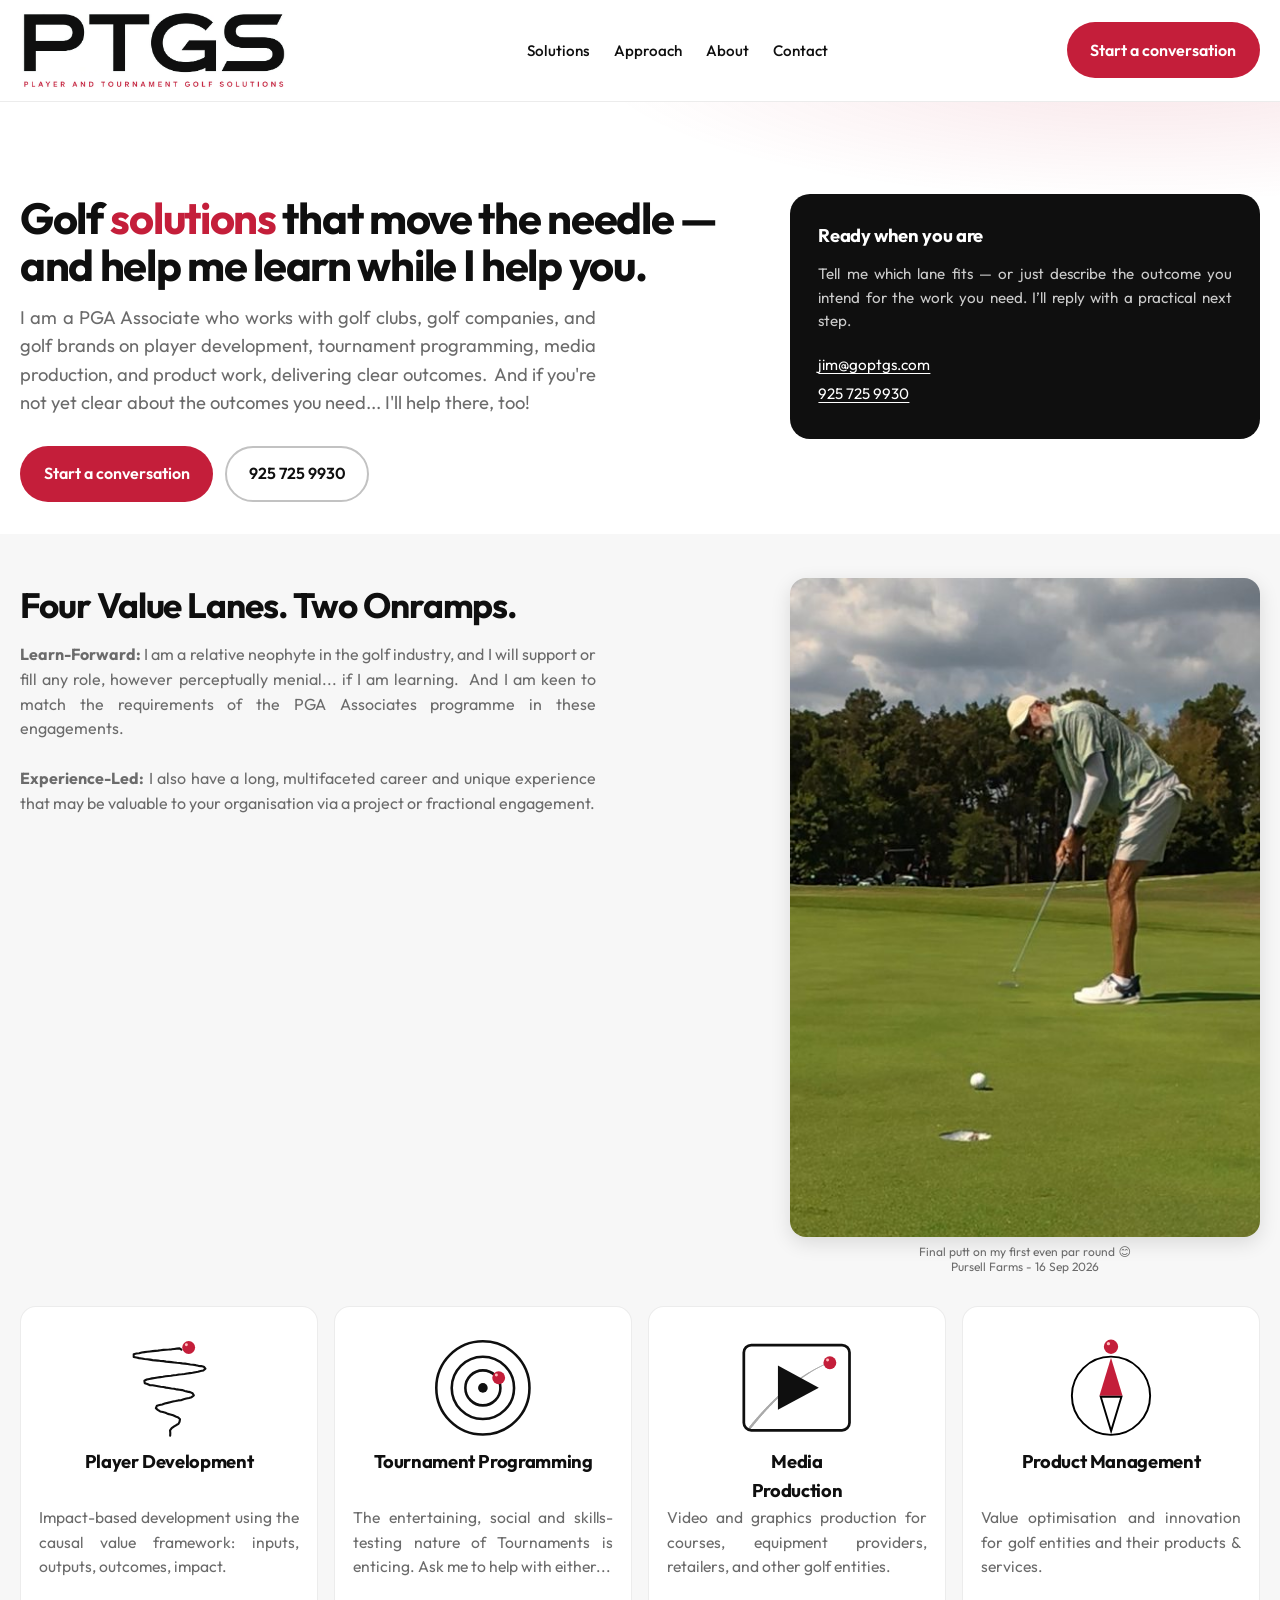
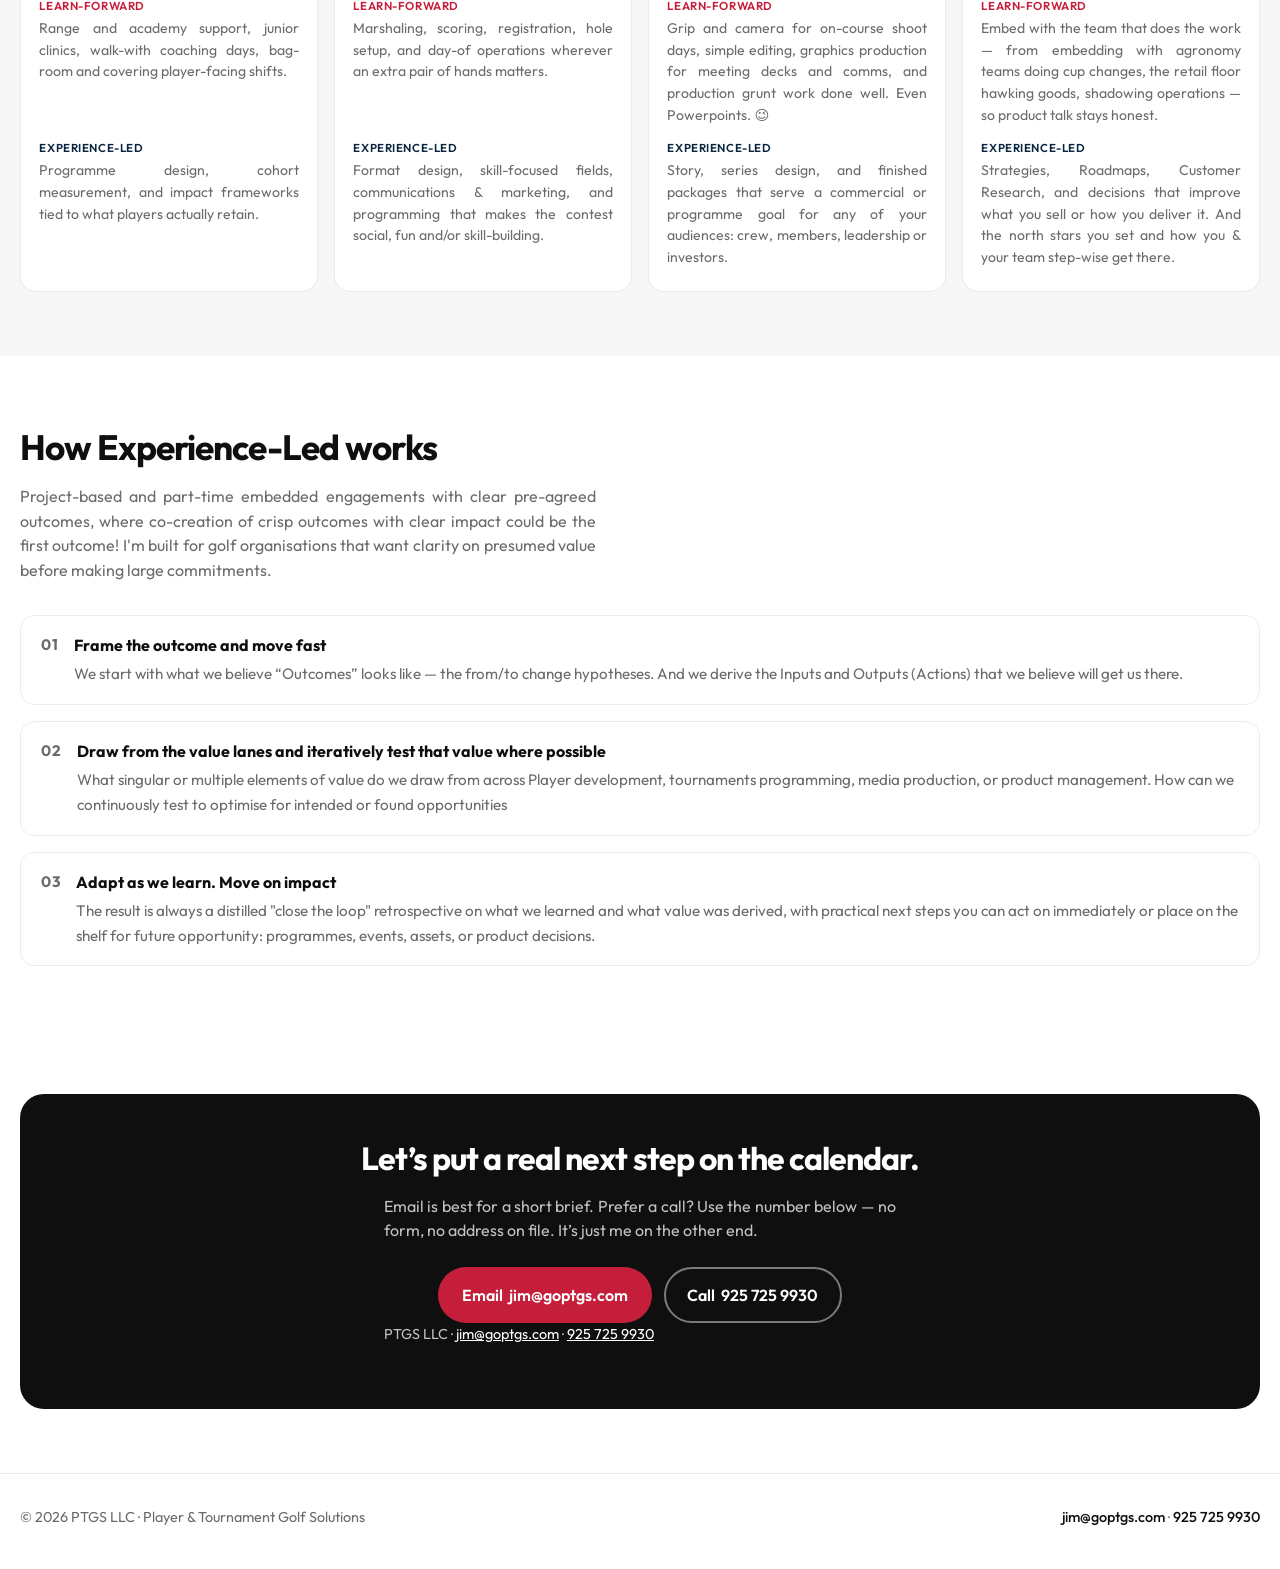
==== index.html @ 1fceebe0 "Tighter putt crop per Jim's markup, full aside width, two-line caption" ====
<!DOCTYPE html>
<html lang="en-GB">
<head>
  <meta charset="utf-8" />
  <meta name="viewport" content="width=device-width, initial-scale=1" />
  <title>PTGS — Player &amp; Tournament Golf Solutions</title>
  <meta name="description" content="PTGS LLC — player development, specialty tournaments, media production, and product management for golf organisations." />
  <!-- Draft branding — not locked -->
  <link rel="preconnect" href="https://fonts.googleapis.com" />
  <link rel="preconnect" href="https://fonts.gstatic.com" crossorigin />
  <link href="https://fonts.googleapis.com/css2?family=Outfit:wght@400;500;600;700&display=swap" rel="stylesheet" />
  <link rel="stylesheet" href="css/styles.css?v=26" />
</head>
<body data-page="home">
  <header class="site-header">
    <div class="container nav">
      <a aria-label="PTGS home" class="logo" href="/">
        <img src="assets/ptgs-wordmark-nav.png?v=10" alt="PTGS — Player &amp; Tournament Golf Solutions">
      </a>
      <button class="menu-btn" type="button" aria-expanded="false" aria-controls="nav-menu" id="menu-btn">Menu</button>
      <ul class="nav-links" id="nav-menu">
        <li><a href="#solutions">Solutions</a></li>
        <li><a href="#approach">Approach</a></li>
        <li><a href="/about">About</a></li>
        <li><a href="#contact">Contact</a></li>
      </ul>
      <a class="btn btn-primary nav-cta" data-mailto="" data-contact-open="" href="mailto:jim@goptgs.com?subject=PTGS%20enquiry">Start a conversation</a>
    </div>
  </header>

  <main id="top">
    <section class="hero" data-editable="source" data-path="/index.html" data-key="home-1">
      <div class="container hero-grid">
        <div>
          <p class="eyebrow" data-copy="eyebrow"></p>
          <h1 data-copy="headline">Golf <span class="s-rotate" aria-live="polite"><span class="s-word">solutions</span></span> that move the needle — and help me learn while I help you.</h1>
          <p class="hero-lead" data-copy="lead" style="white-space: pre-wrap;">I am a PGA Associate who works with golf clubs, golf companies, and golf brands on player development, tournament programming, media production, and product work, delivering clear outcomes.  And if you're not yet clear about the outcomes you need... I'll help there, too!</p>
          <div class="btn-row">
            <a class="btn btn-primary" data-mailto="" data-contact-open="" href="mailto:jim@goptgs.com?subject=PTGS%20enquiry">Start a conversation</a>
            <a class="btn btn-secondary" data-tel="" href="tel:+19257259930"><span data-phone-text="">925 725 9930</span></a>
          </div>
        </div>
        <aside class="hero-aside" aria-label="How to reach PTGS">
          <h2 data-copy="aside-title">Ready when you are</h2>
          <p data-copy="aside-body" style="white-space: pre-wrap;">Tell me which lane fits — or just describe the outcome you intend for the work you need. I’ll reply with a practical next step.</p>
          <p class="contact-line"><a data-mailto="" data-email-text="" href="mailto:jim@goptgs.com?subject=PTGS%20enquiry">jim@goptgs.com</a></p>
          <p class="contact-line"><a data-tel="" data-phone-text="" href="tel:+19257259930">925 725 9930</a></p>
        </aside>
      </div>
    </section>

    <section class="planks" id="solutions" data-editable="source" data-path="/index.html" data-key="home-2">
      <div class="container">
        <div class="lanes-top">
          <div class="section-head">
          <h2 data-copy="lanes-heading">Four Value Lanes. Two Onramps.</h2>
          <p data-copy="lanes-intro" style="white-space: pre-wrap;"><strong>Learn-Forward:</strong> I am a relative neophyte in the golf industry, and I will support or fill any role, however perceptually menial... if I am learning.  And I am keen to match the requirements of the PGA Associates programme in these engagements.<br><br><strong>Experience-Led:</strong> I also have a long, multifaceted career and unique experience that may be valuable to your organisation via a project or fractional engagement.</p>
        </div>
          <figure class="photo photo-portrait">
            <a class="photo-link" href="assets/first-even-par-putt.jpg" data-lightbox="" aria-label="Enlarge photo"><img src="assets/first-even-par-putt-sm.jpg" srcset="assets/first-even-par-putt-sm.jpg 480w, assets/first-even-par-putt.jpg 900w" sizes="(min-width: 720px) 34vw, 100vw" width="480" height="674" alt="Jim putting on the final green at Pursell Farms, ball rolling towards the hole" loading="lazy" decoding="async"></a>
            <figcaption>Final putt on my first even par round 😊<br>Pursell Farms - 16 Sep 2026</figcaption>
          </figure>
        </div>
        <div class="plank-grid" data-lanes=""><article class="plank"><div class="plank-icon" aria-hidden="true"><img src="assets/icons/player.svg?v=24" alt="" width="120" height="120" decoding="async"></div><h3>Player Development</h3><p class="plank-blurb">Impact-based development using the causal value framework: inputs, outputs, outcomes, impact.</p><ul class="plank-ex"><li><span class="lane">Learn-forward</span><span class="ex">Range and academy support, junior clinics, walk-with coaching days, bag-room and covering player-facing shifts.</span></li><li><span class="lane exp">Experience-led</span><span class="ex">Programme design, cohort measurement, and impact frameworks tied to what players actually retain.</span></li></ul></article><article class="plank"><div class="plank-icon" aria-hidden="true"><img src="assets/icons/tournaments.svg?v=24" alt="" width="120" height="120" decoding="async"></div><h3>Tournament Programming</h3><p class="plank-blurb">The entertaining, social and skills-testing nature of Tournaments is enticing. Ask me to help with either...</p><ul class="plank-ex"><li><span class="lane">Learn-forward</span><span class="ex">Marshaling, scoring, registration, hole setup, and day-of operations wherever an extra pair of hands matters.</span></li><li><span class="lane exp">Experience-led</span><span class="ex">Format design, skill-focused fields, communications &amp; marketing, and programming that makes the contest social, fun and/or skill-building.</span></li></ul></article><article class="plank"><div class="plank-icon" aria-hidden="true"><img src="assets/icons/media.svg?v=24" alt="" width="120" height="120" decoding="async"></div><h3>Media <br>Production</h3><p class="plank-blurb">Video and graphics production for courses, equipment providers, retailers, and other golf entities.</p><ul class="plank-ex"><li><span class="lane">Learn-forward</span><span class="ex">Grip and camera for on-course shoot days, simple editing, graphics production for meeting decks and comms, and production grunt work done well. Even Powerpoints. 😉</span></li><li><span class="lane exp">Experience-led</span><span class="ex">Story, series design, and finished packages that serve a commercial or programme goal for any of your audiences: crew, members, leadership or investors.</span></li></ul></article><article class="plank"><div class="plank-icon" aria-hidden="true"><img src="assets/icons/product.svg?v=24" alt="" width="120" height="120" decoding="async"></div><h3>Product Management</h3><p class="plank-blurb">Value optimisation and innovation for golf entities and their products &amp; services.</p><ul class="plank-ex"><li><span class="lane">Learn-forward</span><span class="ex">Embed with the team that does the work — from embedding with agronomy teams doing cup changes, the retail floor hawking goods, shadowing operations — so product talk stays honest.</span></li><li><span class="lane exp">Experience-led</span><span class="ex">Strategies, Roadmaps, Customer Research, and decisions that improve what you sell or how you deliver it. And the north stars you set and how you &amp; your team step-wise get there.</span></li></ul></article></div>
      </div>
    </section>

    <section id="approach" data-editable="source" data-path="/index.html" data-key="home-3">
      <div class="container">
        <div class="section-head">
          <h2 data-copy="approach-heading">How Experience-Led works</h2>
          <p data-copy="approach-intro" style="white-space: pre-wrap;">Project-based and part-time embedded engagements with clear pre-agreed outcomes, where co-creation of crisp outcomes with clear impact could be the first outcome! I'm built for golf organisations that want clarity on presumed value before making large commitments.</p>
        </div>
        <ol class="approach-list" data-approach=""><li><span class="step">01</span><div><strong>Frame the outcome and move fast</strong><span>We start with what we believe “Outcomes” looks like — the from/to change hypotheses. And we derive the Inputs and Outputs (Actions) that we believe will get us there.</span></div></li><li><span class="step">02</span><div><strong>Draw from the value lanes and iteratively test that value where possible</strong><span>What singular or multiple elements of value do we draw from across Player development, tournaments programming, media production, or product management. How can we continuously test to optimise for intended or found opportunities</span></div></li><li><span class="step">03</span><div><strong>Adapt as we learn. Move on impact</strong><span>The result is always a distilled "close the loop" retrospective on what we learned and what value was derived, with practical next steps you can act on immediately or place on the shelf for future opportunity: programmes, events, assets, or product decisions.</span></div></li></ol>
      </div>
    </section>

    <section id="contact" data-editable="source" data-path="/index.html" data-key="home-4">
      <div class="container">
        <div class="cta-band">
          <h2 data-copy="contact-heading">Let’s put a real next step on the calendar.</h2>
          <p data-copy="contact-body" style="white-space: pre-wrap;">Email is best for a short brief. Prefer a call? Use the number below — no form, no address on file. It’s just me on the other end.</p>
          <div class="btn-row">
            <a class="btn btn-primary" data-mailto="" href="mailto:jim@goptgs.com?subject=PTGS%20enquiry">Email <span data-email-text="">jim@goptgs.com</span></a>
            <a class="btn btn-secondary btn-on-dark" data-tel="" href="tel:+19257259930">Call <span data-phone-text="">925 725 9930</span></a>
          </div>
          <p class="cta-meta">PTGS LLC · <a data-mailto="" data-email-text="" href="mailto:jim@goptgs.com?subject=PTGS%20enquiry">jim@goptgs.com</a> · <a data-tel="" data-phone-text="" href="tel:+19257259930">925 725 9930</a></p>
        </div>
      </div>
    </section>
  </main>

  <footer class="site-footer">
    <div class="container footer-row">
      <span>© <span id="year">2026</span> PTGS LLC · Player &amp; Tournament Golf Solutions</span>
      <span>
        <a data-mailto="" data-email-text="" href="mailto:jim@goptgs.com?subject=PTGS%20enquiry">jim@goptgs.com</a>
        ·
        <a data-tel="" data-phone-text="" href="tel:+19257259930">925 725 9930</a>
      </span>
    </div>
  </footer>
  <div class="cmodal" id="contact-modal" hidden role="dialog" aria-modal="true" aria-labelledby="cmodal-title">
    <div class="cmodal-box">
      <button type="button" class="cmodal-close" data-contact-close aria-label="Close">&times;</button>
      <div data-contact-formwrap>
        <h2 id="cmodal-title">Start a conversation</h2>
        <p class="cmodal-intro">Tell me a little about what you need. I&rsquo;ll reply personally, usually within one working day.</p>
        <form name="contact" method="POST" action="/thanks.html" data-netlify="true" netlify-honeypot="bot-field" novalidate>
          <input type="hidden" name="form-name" value="contact" />
          <p class="cf-hp"><label>Leave this empty: <input name="bot-field" tabindex="-1" autocomplete="off" /></label></p>
          <label>Name <span class="req">*</span><input type="text" name="name" required autocomplete="name" /></label>
          <label>Company<input type="text" name="company" autocomplete="organization" /></label>
          <label>Email <span class="req">*</span><input type="email" name="email" required autocomplete="email" /></label>
          <label>Phone<input type="tel" name="phone" autocomplete="tel" /></label>
          <label>Your challenge or need <span class="req">*</span><textarea name="description" rows="5" required></textarea></label>
          <p class="cf-error" data-contact-error hidden></p>
          <button type="submit" class="btn btn-primary">Send</button>
        </form>
      </div>
      <div data-contact-done hidden>
        <h2>Thank you</h2>
        <p>Your message has been sent. I&rsquo;ll be in touch shortly.</p>
        <button type="button" class="btn btn-primary" data-contact-close>Close</button>
      </div>
    </div>
  </div>

  <script src="js/site.js?v=25"></script>
</body>
</html>
---- css/styles.css ----
/* Draft styling — branding not locked */
:root {
  --black: #0F0F0F;
  --red: #C41E3A;
  --ball: #FFBEBE;
  --white: #FFFFFF;
  --green: #1B4D3E;
  --navy: #0A2540;
  --muted: #6b6b6b;
  --surface: #f7f7f7;
  --max: 1240px;
  --font: "Outfit", system-ui, -apple-system, sans-serif;
}

*, *::before, *::after { box-sizing: border-box; }
html { scroll-behavior: smooth; }
body {
  margin: 0;
  font-family: var(--font);
  color: var(--black);
  background: var(--white);
  line-height: 1.55;
  -webkit-font-smoothing: antialiased;
}
img { max-width: 100%; height: auto; display: block; }
a { color: inherit; }
.container { width: min(100% - 2.5rem, var(--max)); margin-inline: auto; }

/* Header */
.site-header {
  position: sticky;
  top: 0;
  z-index: 20;
  background: rgba(255,255,255,0.92);
  backdrop-filter: blur(10px);
  border-bottom: 1px solid rgba(15,15,15,0.08);
}
.nav {
  display: flex;
  align-items: center;
  justify-content: space-between;
  gap: 1rem;
  padding: 0.65rem 0;
}
.logo { flex-shrink: 0; }
.logo img {
  /* Pure crop of designer wordmark — height sized so PTGS letters ~64px */
  height: 80px;
  width: auto;
  max-width: min(420px, 55vw);
  object-fit: contain;
}
@media (max-width: 719px) {
  .logo img { height: 58px; max-width: 62vw; }
}
.nav-links {
  display: flex;
  gap: 1.5rem;
  list-style: none;
  margin: 0;
  padding: 0;
  font-size: 0.95rem;
  font-weight: 500;
}
.nav-links a { text-decoration: none; }
.nav-links a:hover { color: var(--red); }
.nav-cta { display: none; }
.menu-btn {
  display: none;
  background: none;
  border: 1px solid rgba(15,15,15,0.2);
  border-radius: 8px;
  padding: 0.45rem 0.7rem;
  font: inherit;
  cursor: pointer;
}

/* Buttons */
.btn {
  display: inline-flex;
  align-items: center;
  justify-content: center;
  gap: 0.4rem;
  padding: 0.85rem 1.35rem;
  border-radius: 999px;
  font-weight: 600;
  text-decoration: none;
  border: 2px solid transparent;
  transition: background 0.15s, color 0.15s, border-color 0.15s;
}
.btn-primary { background: var(--red); color: var(--white); }
.btn-primary:hover { background: #a81830; }
.btn-secondary {
  background: transparent;
  color: var(--black);
  border-color: rgba(15,15,15,0.25);
}
.btn-secondary:hover { border-color: var(--black); }
.btn-on-dark.btn-secondary {
  color: var(--white);
  border-color: rgba(255,255,255,0.45);
}
.btn-on-dark.btn-secondary:hover { border-color: var(--white); }
.btn-row { display: flex; flex-wrap: wrap; gap: 0.75rem; }

/* Hero */
.hero {
  padding: 5.75rem 0 2rem;
  background:
    radial-gradient(ellipse 80% 60% at 90% -10%, rgba(196,30,58,0.12), transparent 55%),
    var(--white);
}
.hero-grid {
  display: grid;
  gap: 2.5rem;
  align-items: start;
}
.eyebrow {
  display: inline-block;
  font-size: 0.8rem;
  font-weight: 600;
  letter-spacing: 0.08em;
  text-transform: uppercase;
  color: var(--red);
  margin-bottom: 0.75rem;
}
.eyebrow:empty { display: none; margin: 0; }
.hero h1 {
  font-size: clamp(1.76rem, 4vw, 2.72rem);
  line-height: 1.08;
  letter-spacing: -0.03em;
  margin: 0 0 1rem;
  font-weight: 700;
}
.hero-lead {
  font-size: 1.15rem;
  color: var(--muted);
  max-width: 36rem;
  margin: 0 0 1.75rem;
}
.hero-aside {
  background: var(--black);
  color: var(--white);
  border-radius: 1.25rem;
  padding: 1.75rem;
}
.hero-aside h2 {
  margin: 0 0 0.75rem;
  font-size: 1.15rem;
  letter-spacing: -0.02em;
}
.hero-aside p { margin: 0 0 1.25rem; color: rgba(255,255,255,0.78); font-size: 0.95rem; }
.hero-aside .contact-line { margin: 0.35rem 0; font-size: 0.95rem; }
.hero-aside a { color: var(--white); text-decoration: underline; text-underline-offset: 3px; }

/* Sections */
section { padding: 4rem 0; }
.section-head {
  max-width: 36rem;
  margin-bottom: 2rem;
}
.section-head h2 {
  margin: 0 0 0.6rem;
  font-size: clamp(1.7rem, 3vw, 2.2rem);
  letter-spacing: -0.03em;
}
.section-head p { margin: 0; color: var(--muted); }

/* Value lanes (class names still say plank) */
.planks { background: var(--surface); padding-top: 2.75rem; }
.plank-grid {
  display: grid;
  gap: 1.25rem;
  grid-template-columns: 1fr;
}
.plank {
  background: var(--white);
  border: 1px solid rgba(15,15,15,0.08);
  border-radius: 1rem;
  padding: 1.35rem 1.15rem;
  display: grid;
  grid-template-rows: auto auto auto auto;
  gap: 0.85rem;
  align-content: start;
  justify-items: stretch;
  text-align: left;
}
.plank > .plank-icon { justify-self: center; }
.plank > h3 { text-align: center; }
.plank-icon {
  width: 120px;
  height: 120px;
  margin-inline: auto; /* centre over column */
  border-radius: 0;
  background: transparent;
  display: grid;
  place-items: center;
  justify-self: center;
}
.plank-icon img {
  width: 120px;
  height: 120px;
  object-fit: contain;
  object-position: center;
  display: block;
}
.plank h3 { margin: 0; font-size: 1.15rem; letter-spacing: -0.02em; }
.plank p { margin: 0; color: var(--muted); font-size: 0.98rem; }

/* Approach */
.approach-list {
  display: grid;
  gap: 1rem;
  margin: 0;
  padding: 0;
  list-style: none;
}
.approach-list li {
  display: grid;
  grid-template-columns: auto 1fr;
  gap: 1rem;
  align-items: start;
  padding: 1.1rem 1.25rem;
  border: 1px solid rgba(15,15,15,0.08);
  border-radius: 0.9rem;
}
.step {
  font-weight: 700;
  color: var(--red);
  font-size: 0.85rem;
  letter-spacing: 0.04em;
}
.approach-list strong { display: block; margin-bottom: 0.2rem; }
.approach-list span { color: var(--muted); font-size: 0.95rem; }

/* CTA band */
.cta-band {
  background: var(--black);
  color: var(--white);
  border-radius: 1.5rem;
  padding: 2.5rem 1.75rem;
  text-align: center;
}
.cta-band h2 {
  margin: 0 0 0.6rem;
  font-size: clamp(1.6rem, 3vw, 2rem);
  letter-spacing: -0.03em;
}
.cta-band p { margin: 0 auto 1.5rem; max-width: 32rem; color: rgba(255,255,255,0.75); }
.cta-band .btn-row { justify-content: center; }
.cta-meta {
  margin-top: 1.25rem;
  font-size: 0.9rem;
  color: rgba(255,255,255,0.65);
}
.cta-meta a { color: var(--white); }

/* Footer */
.site-footer {
  padding: 2rem 0 2.5rem;
  border-top: 1px solid rgba(15,15,15,0.08);
  font-size: 0.9rem;
  color: var(--muted);
}
.footer-row {
  display: flex;
  flex-wrap: wrap;
  gap: 0.75rem 1.5rem;
  justify-content: space-between;
  align-items: center;
}
.footer-row a { color: var(--black); text-decoration: none; font-weight: 500; }
.footer-row a:hover { color: var(--red); }

@media (min-width: 720px) {
  .hero-grid { grid-template-columns: 1.4fr 0.9fr; }
  .plank-grid { grid-template-columns: 1fr 1fr; }
  .nav-cta { display: inline-flex; }
}
@media (min-width: 960px) {
  /* Shared rows so Learn-Forward / Experience-Led line up across cards */
  .plank-grid {
    grid-template-columns: repeat(4, minmax(0, 1fr));
    grid-template-rows: auto auto auto auto auto;
    column-gap: 1rem;
    row-gap: 0.75rem;

    align-items: stretch;
  }
  .plank {
    grid-template-rows: subgrid;
    grid-row: span 5;
    gap: 0;
    /* vertical rhythm comes from parent row-gap; keep card padding */
  }
  .plank-ex {
    display: grid;
    grid-template-rows: subgrid;
    grid-row: span 2;
    gap: 0;
    height: auto;
  }
}
@media (max-width: 719px) {
  .menu-btn { display: inline-flex; }
  .nav-links {
    display: none;
    position: absolute;
    left: 1.25rem;
    right: 1.25rem;
    top: 100%;
    flex-direction: column;
    gap: 0;
    background: var(--white);
    border: 1px solid rgba(15,15,15,0.1);
    border-radius: 0.75rem;
    padding: 0.5rem;
    box-shadow: 0 12px 30px rgba(0,0,0,0.08);
  }
  .nav-links.open { display: flex; }
  .nav-links a { padding: 0.75rem 0.85rem; border-radius: 0.5rem; }
  .nav-links a:hover { background: var(--surface); }
  .site-header { position: relative; }
}

/* About page */
.page-hero {
  padding: 3.5rem 0 2rem;
  background:
    radial-gradient(ellipse 70% 50% at 100% 0%, rgba(196,30,58,0.1), transparent 50%),
    var(--white);
}
.page-hero h1 {
  font-size: clamp(2rem, 4.5vw, 3rem);
  line-height: 1.1;
  letter-spacing: -0.03em;
  margin: 0 0 1rem;
  max-width: 18ch;
}
.page-hero .lead {
  font-size: 1.15rem;
  color: var(--muted);
  max-width: 40rem;
  margin: 0;
}
.prose {
  max-width: 40rem;
}
.prose p { margin: 0 0 1.1rem; color: var(--muted); }
.prose p:last-child { margin-bottom: 0; }
.prose strong { color: var(--black); font-weight: 600; }
.dual-grid {
  display: grid;
  gap: 1.25rem;
  grid-template-columns: 1fr;
}
.dual-card {
  border: 1px solid rgba(15,15,15,0.08);
  border-radius: 1rem;
  padding: 1.5rem;
  background: var(--white);
}
.dual-card h3 {
  margin: 0 0 0.5rem;
  font-size: 1.15rem;
  letter-spacing: -0.02em;
}
.dual-card p { margin: 0; color: var(--muted); font-size: 0.98rem; }
.dual-card .tag {
  display: inline-block;
  font-size: 0.75rem;
  font-weight: 600;
  letter-spacing: 0.06em;
  text-transform: uppercase;
  color: var(--red);
  margin-bottom: 0.6rem;
}
.about-band { background: var(--surface); }
.link-row {
  display: flex;
  flex-wrap: wrap;
  gap: 0.75rem 1.25rem;
  align-items: center;
  margin-top: 1.5rem;
}
.link-row a.ext {
  font-weight: 600;
  color: var(--black);
  text-decoration: underline;
  text-underline-offset: 3px;
}
.link-row a.ext:hover { color: var(--red); }
@media (min-width: 720px) {
  .dual-grid { grid-template-columns: 1fr 1fr; }
}


.plank-blurb { margin: 0 0 1.1rem; color: var(--muted); font-size: 0.95rem; }
.plank-ex {
  margin: 0;
  padding: 0;
  list-style: none;
  display: grid;
  gap: 0.75rem;
  font-size: 0.88rem;
}
.plank-ex li {
  display: grid;
  gap: 0.2rem;
  align-content: start;
}
.plank-ex li:first-child {
  padding-top: 1.15rem;
}
.plank-ex .lane {
  font-weight: 600;
  font-size: 0.72rem;
  letter-spacing: 0.05em;
  text-transform: uppercase;
  color: var(--red);
  white-space: nowrap;
}
.plank-ex .lane.exp { color: var(--navy); }
.plank-ex span.ex { color: var(--muted); }

/* space before Learn-Forward (subgrid-safe: margin on blurb, not padding on list) */
@media (min-width: 960px) {
  .plank-blurb { margin-bottom: 1.25rem; }
}


/* In-page copy edit mode (?edit=1) */
.edit-bar {
  position: sticky;
  bottom: 0;
  z-index: 50;
  background: rgba(15,15,15,0.94);
  color: #fff;
  padding: 0.75rem 1rem;
  border-top: 1px solid rgba(255,255,255,0.12);
}
.edit-bar-inner {
  width: min(100% - 0rem, 1100px);
  margin-inline: auto;
  display: flex;
  flex-wrap: wrap;
  gap: 0.65rem 1rem;
  align-items: center;
}
.edit-bar .edit-hint { color: rgba(255,255,255,0.7); font-size: 0.9rem; flex: 1 1 220px; }
.edit-bar code { color: #ffbebe; }
.edit-status { font-size: 0.9rem; color: rgba(255,255,255,0.8); }
.edit-status[data-kind="ok"] { color: #8dffb0; }
.edit-status[data-kind="err"] { color: #ff8d8d; }
.edit-bar .btn { padding: 0.55rem 1rem; font-size: 0.9rem; }
html.edit-mode .is-editable {
  outline: 1px dashed rgba(196,30,58,0.55);
  outline-offset: 3px;
  border-radius: 4px;
  cursor: text;
}
html.edit-mode .is-editable:focus {
  outline: 2px solid var(--red);
  background: rgba(196,30,58,0.06);
}


/* Rotating S-word in home headline */
.s-rotate {
  color: var(--red);
  display: inline;
}
.s-rotate .s-word {
  display: inline-block;
  transition: opacity 0.18s ease, transform 0.18s ease;
}
.s-rotate .s-word.is-out {
  opacity: 0;
  transform: translateY(0.25em);
}

/* Multiline copy (lanes intro, leads, etc.) */
[data-copy="lanes-intro"],
[data-copy="lead"],
[data-copy="aside-body"],
[data-copy="approach-intro"],
[data-copy="contact-body"],
[data-copy="dual-intro"],
[data-copy="learn-body"],
[data-copy="exp-body"] {
  white-space: pre-wrap;
}


/* Justified body copy — trial */
.hero-lead,
.section-head p,
.hero-aside p,
.plank-blurb,
.plank-ex span.ex,
.approach-list span,
.page-hero .lead,
.prose p,
.dual-card p,
.cta-band p,
[data-copy="lanes-intro"],
[data-copy="lead"],
[data-copy="aside-body"],
[data-copy="approach-intro"],
[data-copy="contact-body"],
[data-copy="learn-body"],
[data-copy="exp-body"],
[data-copy="dual-intro"] {
  text-align: justify;
  text-justify: inter-word;
  hyphens: auto;
}


/* Contact modal */
.cmodal{position:fixed;inset:0;z-index:1000;display:flex;align-items:center;justify-content:center;padding:1rem;background:rgba(15,15,15,.7)}
.cmodal[hidden]{display:none}
.cmodal-box{position:relative;width:min(100%,560px);max-height:calc(100vh - 2rem);overflow:auto;background:var(--white);border-top:6px solid var(--red);border-radius:10px;padding:2rem;box-shadow:0 20px 60px rgba(0,0,0,.35)}
.cmodal-box h2{margin:0 0 .5rem}
.cmodal-intro{color:var(--muted);margin:0 0 1.25rem}
.cmodal-close{position:absolute;top:.6rem;right:.8rem;border:0;background:none;font-size:1.8rem;line-height:1;cursor:pointer;color:var(--black)}
.cmodal form label{display:block;font-weight:500;margin-bottom:.9rem}
.cmodal input,.cmodal textarea{display:block;width:100%;box-sizing:border-box;margin-top:.3rem;padding:.65rem .75rem;font:inherit;border:1px solid #ccc;border-radius:6px}
.cmodal input:focus,.cmodal textarea:focus{outline:2px solid var(--red);border-color:var(--red)}
.cmodal .req{color:var(--red)}
.cmodal .invalid{border-color:var(--red);background:#fff5f5}
.cf-hp{position:absolute;left:-9999px}
.cf-error{color:var(--red);font-weight:500}
body.cmodal-open{overflow:hidden}

/* In-page photos + lightbox */
.lanes-top { display: grid; gap: 1.5rem; margin-bottom: 2rem; align-items: start; }
.lanes-top .section-head { margin-bottom: 0; }
.photo { margin: 0; width: 100%; }
.photo-link { display: block; border-radius: 1rem; overflow: hidden; cursor: zoom-in; box-shadow: 0 6px 20px rgba(0,0,0,0.12); }
.photo img { display: block; width: 100%; height: auto; aspect-ratio: 709 / 996; object-fit: cover; transition: transform .25s; }
.photo-link:hover img { transform: scale(1.03); }
.photo figcaption { margin-top: 0.4rem; font-size: 0.75rem; line-height: 1.25; color: var(--muted); text-align: center; }
@media (min-width: 720px) {
  .lanes-top { grid-template-columns: 1.4fr 0.9fr; gap: 2.5rem; }
}
.lightbox { position: fixed; inset: 0; z-index: 1000; background: rgba(0,0,0,0.88); display: flex; flex-direction: column; align-items: center; justify-content: center; padding: 1.5rem; cursor: zoom-out; }
.lightbox[hidden] { display: none; }
.lightbox img { max-width: 100%; max-height: calc(100vh - 6rem); border-radius: 0.75rem; }
.lightbox p { color: #fff; margin: 0.9rem 0 0; text-align: center; font-size: 0.95rem; }
.lightbox button { position: absolute; top: 1rem; right: 1rem; background: none; border: 0; color: #fff; font-size: 2rem; line-height: 1; cursor: pointer; }
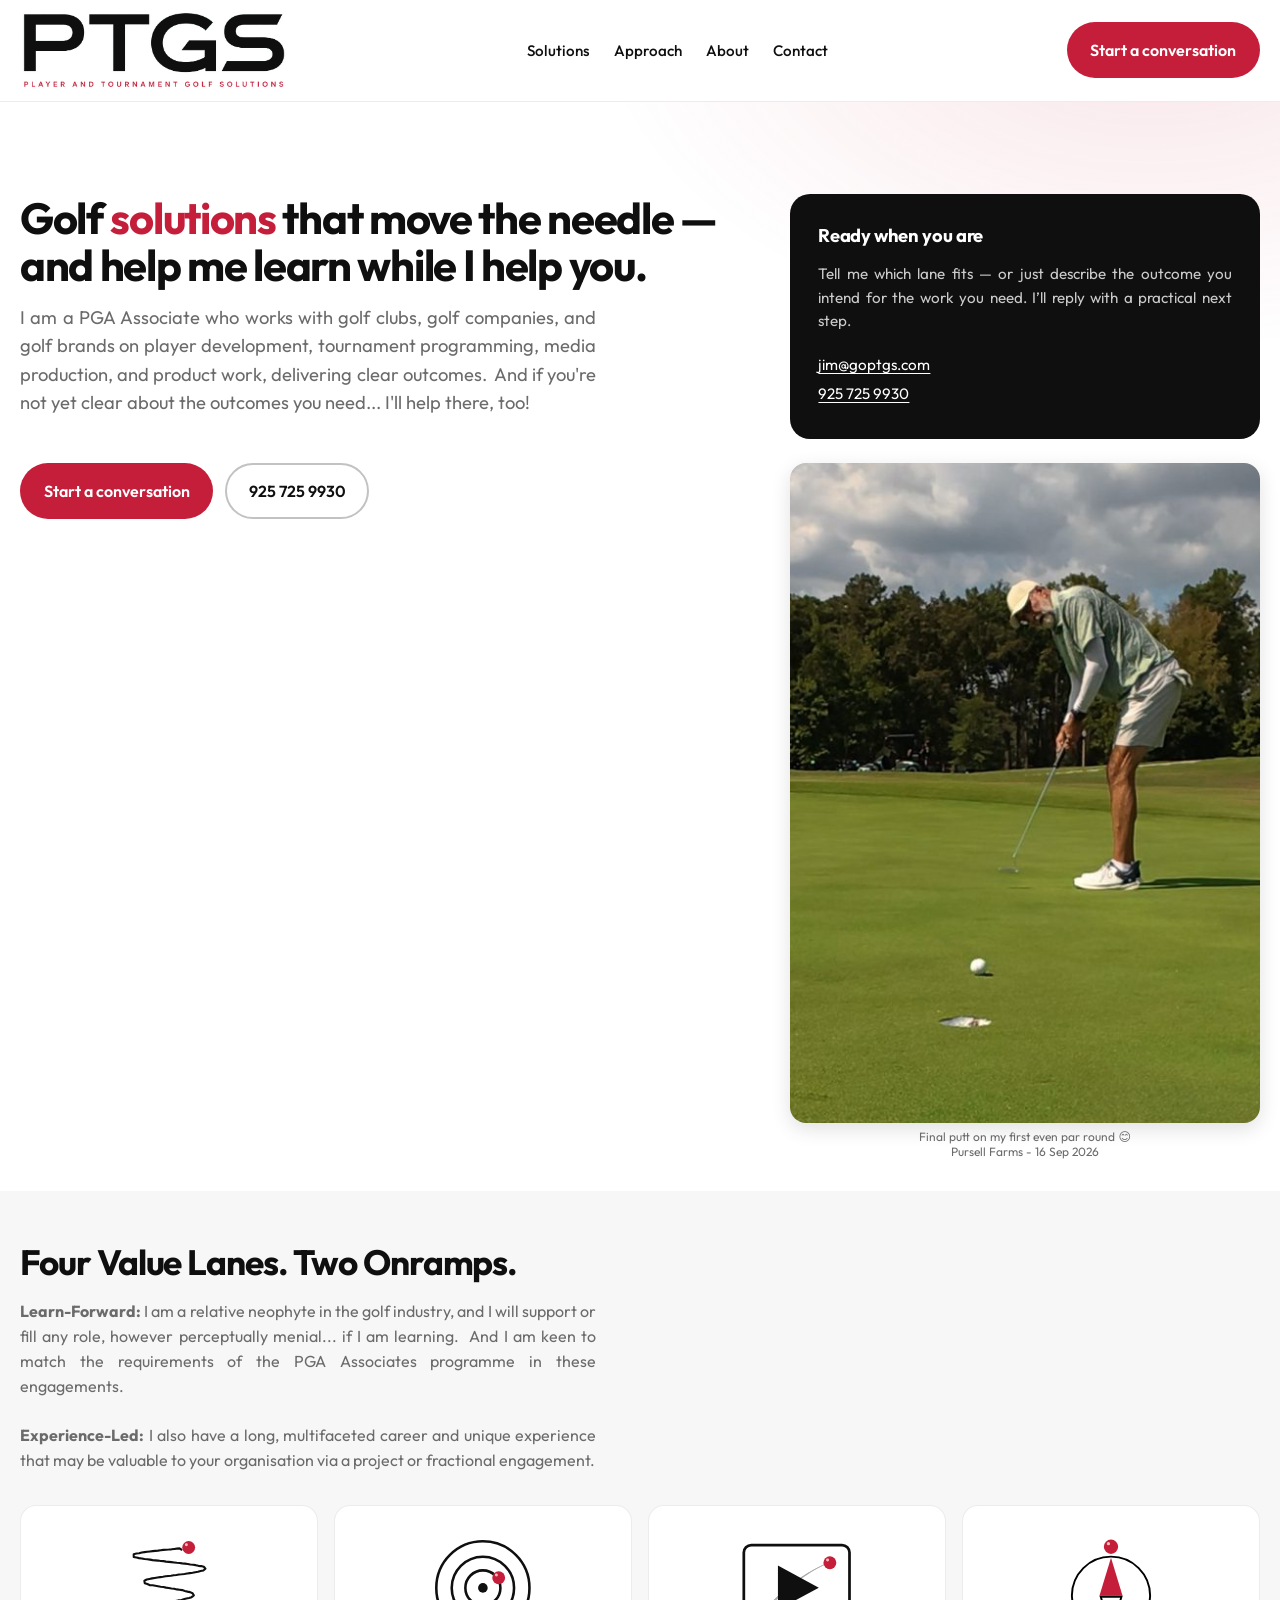
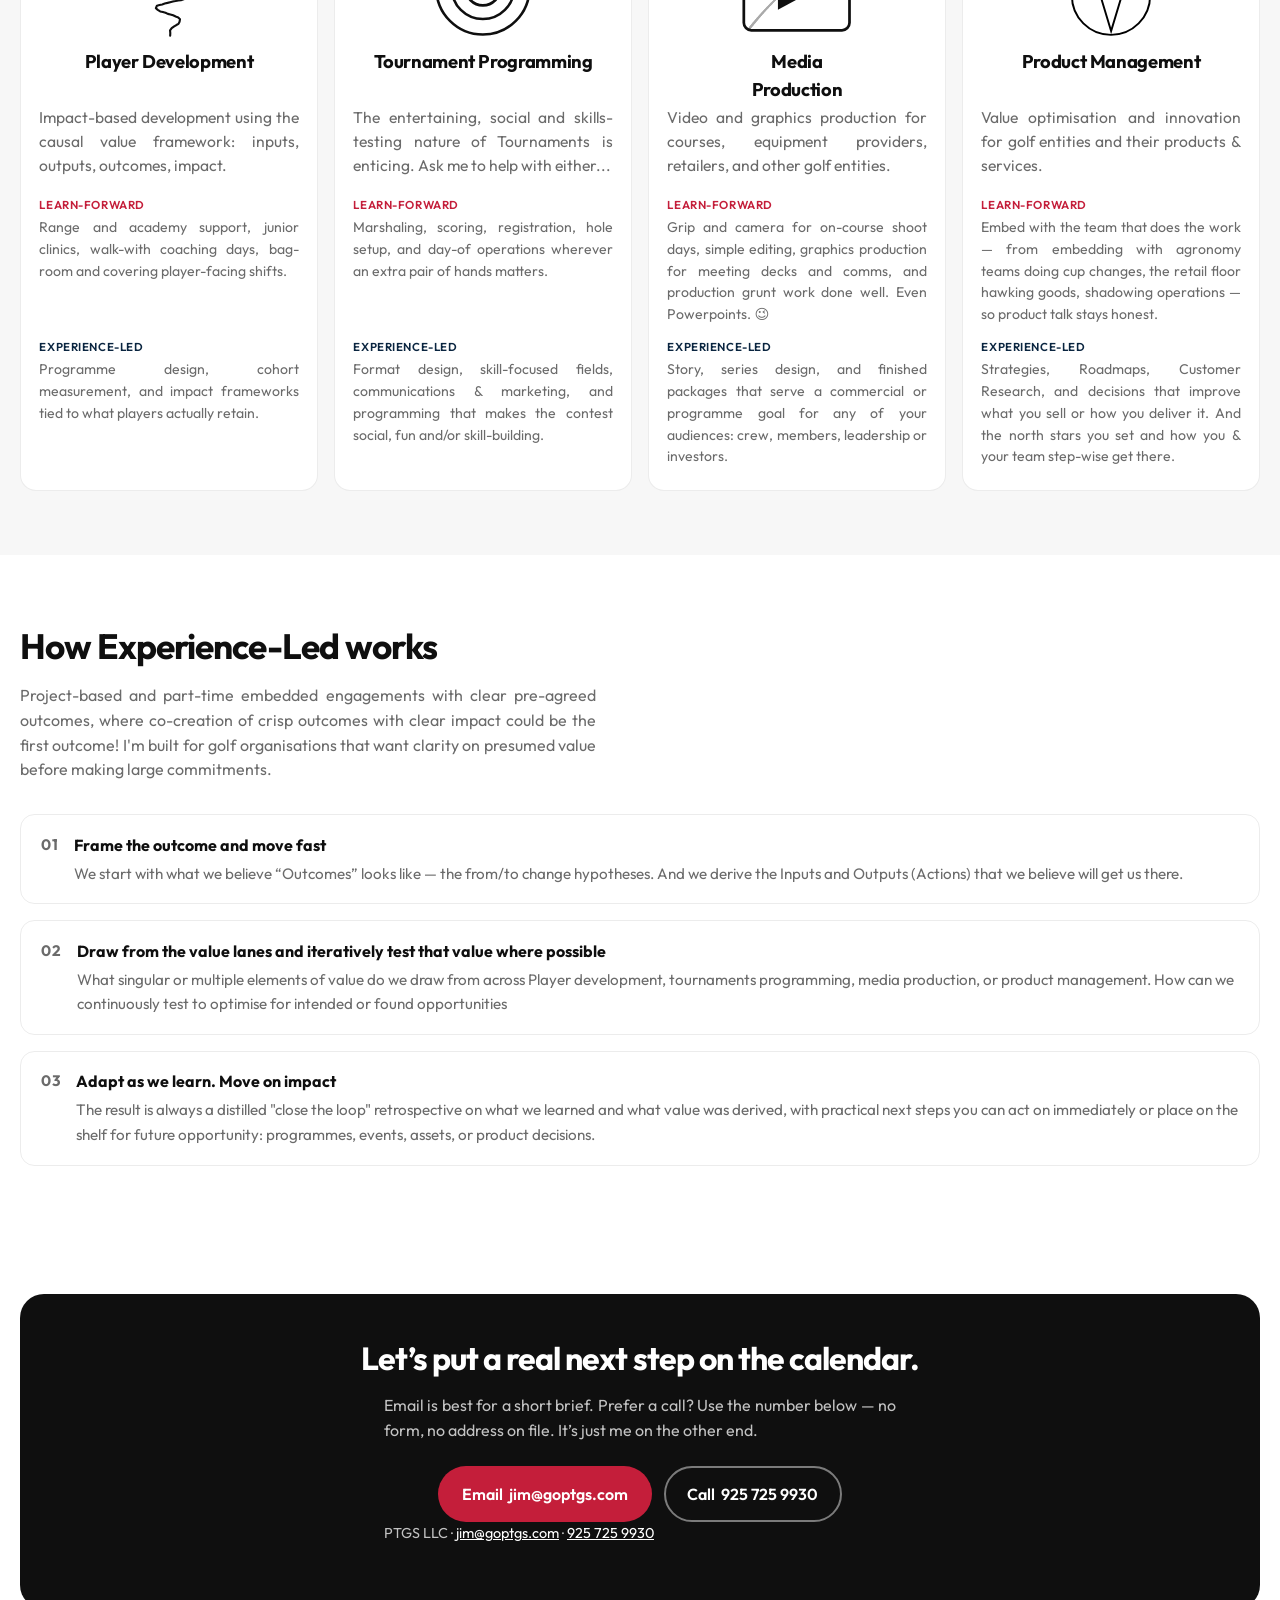
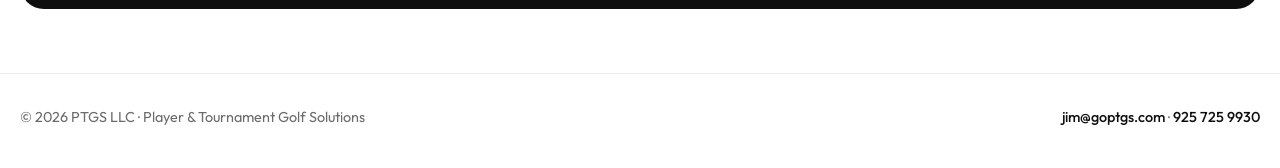
==== commit 782d7f43: "Home: putt photo under Ready frame, top aligned with hero buttons" ====
--- a/index.html
+++ b/index.html
@@ -9,7 +9,7 @@
   <link rel="preconnect" href="https://fonts.googleapis.com" />
   <link rel="preconnect" href="https://fonts.gstatic.com" crossorigin />
   <link href="https://fonts.googleapis.com/css2?family=Outfit:wght@400;500;600;700&display=swap" rel="stylesheet" />
-  <link rel="stylesheet" href="css/styles.css?v=26" />
+  <link rel="stylesheet" href="css/styles.css?v=28" />
 </head>
 <body data-page="home">
   <header class="site-header">
@@ -31,14 +31,11 @@
   <main id="top">
     <section class="hero" data-editable="source" data-path="/index.html" data-key="home-1">
       <div class="container hero-grid">
-        <div>
+        <div class="hero-main">
           <p class="eyebrow" data-copy="eyebrow"></p>
           <h1 data-copy="headline">Golf <span class="s-rotate" aria-live="polite"><span class="s-word">solutions</span></span> that move the needle — and help me learn while I help you.</h1>
           <p class="hero-lead" data-copy="lead" style="white-space: pre-wrap;">I am a PGA Associate who works with golf clubs, golf companies, and golf brands on player development, tournament programming, media production, and product work, delivering clear outcomes.  And if you're not yet clear about the outcomes you need... I'll help there, too!</p>
-          <div class="btn-row">
-            <a class="btn btn-primary" data-mailto="" data-contact-open="" href="mailto:jim@goptgs.com?subject=PTGS%20enquiry">Start a conversation</a>
-            <a class="btn btn-secondary" data-tel="" href="tel:+19257259930"><span data-phone-text="">925 725 9930</span></a>
-          </div>
+
         </div>
         <aside class="hero-aside" aria-label="How to reach PTGS">
           <h2 data-copy="aside-title">Ready when you are</h2>
@@ -46,21 +43,24 @@
           <p class="contact-line"><a data-mailto="" data-email-text="" href="mailto:jim@goptgs.com?subject=PTGS%20enquiry">jim@goptgs.com</a></p>
           <p class="contact-line"><a data-tel="" data-phone-text="" href="tel:+19257259930">925 725 9930</a></p>
         </aside>
+  <div class="btn-row hero-btns">
+            <a class="btn btn-primary" data-mailto="" data-contact-open="" href="mailto:jim@goptgs.com?subject=PTGS%20enquiry">Start a conversation</a>
+            <a class="btn btn-secondary" data-tel="" href="tel:+19257259930"><span data-phone-text="">925 725 9930</span></a>
+          </div>
+        <figure class="photo photo-portrait hero-photo">
+            <a class="photo-link" href="assets/first-even-par-putt.jpg" data-lightbox="" aria-label="Enlarge photo"><img src="assets/first-even-par-putt-sm.jpg" srcset="assets/first-even-par-putt-sm.jpg 480w, assets/first-even-par-putt.jpg 709w" sizes="(min-width: 720px) 34vw, 100vw" width="480" height="674" alt="Jim putting on the final green at Pursell Farms, ball rolling towards the hole" loading="lazy" decoding="async"></a>
+            <figcaption>Final putt on my first even par round 😊<br>Pursell Farms - 16 Sep 2026</figcaption>
+          </figure>
       </div>
     </section>
 
     <section class="planks" id="solutions" data-editable="source" data-path="/index.html" data-key="home-2">
       <div class="container">
-        <div class="lanes-top">
           <div class="section-head">
           <h2 data-copy="lanes-heading">Four Value Lanes. Two Onramps.</h2>
           <p data-copy="lanes-intro" style="white-space: pre-wrap;"><strong>Learn-Forward:</strong> I am a relative neophyte in the golf industry, and I will support or fill any role, however perceptually menial... if I am learning.  And I am keen to match the requirements of the PGA Associates programme in these engagements.<br><br><strong>Experience-Led:</strong> I also have a long, multifaceted career and unique experience that may be valuable to your organisation via a project or fractional engagement.</p>
         </div>
-          <figure class="photo photo-portrait">
-            <a class="photo-link" href="assets/first-even-par-putt.jpg" data-lightbox="" aria-label="Enlarge photo"><img src="assets/first-even-par-putt-sm.jpg" srcset="assets/first-even-par-putt-sm.jpg 480w, assets/first-even-par-putt.jpg 900w" sizes="(min-width: 720px) 34vw, 100vw" width="480" height="674" alt="Jim putting on the final green at Pursell Farms, ball rolling towards the hole" loading="lazy" decoding="async"></a>
-            <figcaption>Final putt on my first even par round 😊<br>Pursell Farms - 16 Sep 2026</figcaption>
-          </figure>
-        </div>
+
         <div class="plank-grid" data-lanes=""><article class="plank"><div class="plank-icon" aria-hidden="true"><img src="assets/icons/player.svg?v=24" alt="" width="120" height="120" decoding="async"></div><h3>Player Development</h3><p class="plank-blurb">Impact-based development using the causal value framework: inputs, outputs, outcomes, impact.</p><ul class="plank-ex"><li><span class="lane">Learn-forward</span><span class="ex">Range and academy support, junior clinics, walk-with coaching days, bag-room and covering player-facing shifts.</span></li><li><span class="lane exp">Experience-led</span><span class="ex">Programme design, cohort measurement, and impact frameworks tied to what players actually retain.</span></li></ul></article><article class="plank"><div class="plank-icon" aria-hidden="true"><img src="assets/icons/tournaments.svg?v=24" alt="" width="120" height="120" decoding="async"></div><h3>Tournament Programming</h3><p class="plank-blurb">The entertaining, social and skills-testing nature of Tournaments is enticing. Ask me to help with either...</p><ul class="plank-ex"><li><span class="lane">Learn-forward</span><span class="ex">Marshaling, scoring, registration, hole setup, and day-of operations wherever an extra pair of hands matters.</span></li><li><span class="lane exp">Experience-led</span><span class="ex">Format design, skill-focused fields, communications &amp; marketing, and programming that makes the contest social, fun and/or skill-building.</span></li></ul></article><article class="plank"><div class="plank-icon" aria-hidden="true"><img src="assets/icons/media.svg?v=24" alt="" width="120" height="120" decoding="async"></div><h3>Media <br>Production</h3><p class="plank-blurb">Video and graphics production for courses, equipment providers, retailers, and other golf entities.</p><ul class="plank-ex"><li><span class="lane">Learn-forward</span><span class="ex">Grip and camera for on-course shoot days, simple editing, graphics production for meeting decks and comms, and production grunt work done well. Even Powerpoints. 😉</span></li><li><span class="lane exp">Experience-led</span><span class="ex">Story, series design, and finished packages that serve a commercial or programme goal for any of your audiences: crew, members, leadership or investors.</span></li></ul></article><article class="plank"><div class="plank-icon" aria-hidden="true"><img src="assets/icons/product.svg?v=24" alt="" width="120" height="120" decoding="async"></div><h3>Product Management</h3><p class="plank-blurb">Value optimisation and innovation for golf entities and their products &amp; services.</p><ul class="plank-ex"><li><span class="lane">Learn-forward</span><span class="ex">Embed with the team that does the work — from embedding with agronomy teams doing cup changes, the retail floor hawking goods, shadowing operations — so product talk stays honest.</span></li><li><span class="lane exp">Experience-led</span><span class="ex">Strategies, Roadmaps, Customer Research, and decisions that improve what you sell or how you deliver it. And the north stars you set and how you &amp; your team step-wise get there.</span></li></ul></article></div>
       </div>
     </section>
--- a/css/styles.css
+++ b/css/styles.css
@@ -549,3 +549,17 @@
 .lightbox img { max-width: 100%; max-height: calc(100vh - 6rem); border-radius: 0.75rem; }
 .lightbox p { color: #fff; margin: 0.9rem 0 0; text-align: center; font-size: 0.95rem; }
 .lightbox button { position: absolute; top: 1rem; right: 1rem; background: none; border: 0; color: #fff; font-size: 2rem; line-height: 1; cursor: pointer; }
+
+.photo-float { float: right; width: 38%; max-width: 220px; margin: 0.3rem 0 1rem 1.5rem; }
+.photo-float img { aspect-ratio: 440 / 573; }
+.prose::after { content: ""; display: block; clear: both; }
+@media (max-width: 480px) { .photo-float { width: 42%; margin-left: 1rem; } }
+
+/* Hero: buttons + putt photo share row 2 so their tops align */
+.hero-grid { grid-template-areas: "main" "btns" "aside" "photo"; row-gap: 1.5rem; }
+.hero-main { grid-area: main; } .hero-btns { grid-area: btns; } .hero-aside { grid-area: aside; } .hero-photo { grid-area: photo; }
+.hero-main .hero-lead { margin-bottom: 0; }
+.hero-btns { align-self: start; }
+@media (min-width: 720px) {
+  .hero-grid { grid-template-areas: "main aside" "btns photo"; }
+}
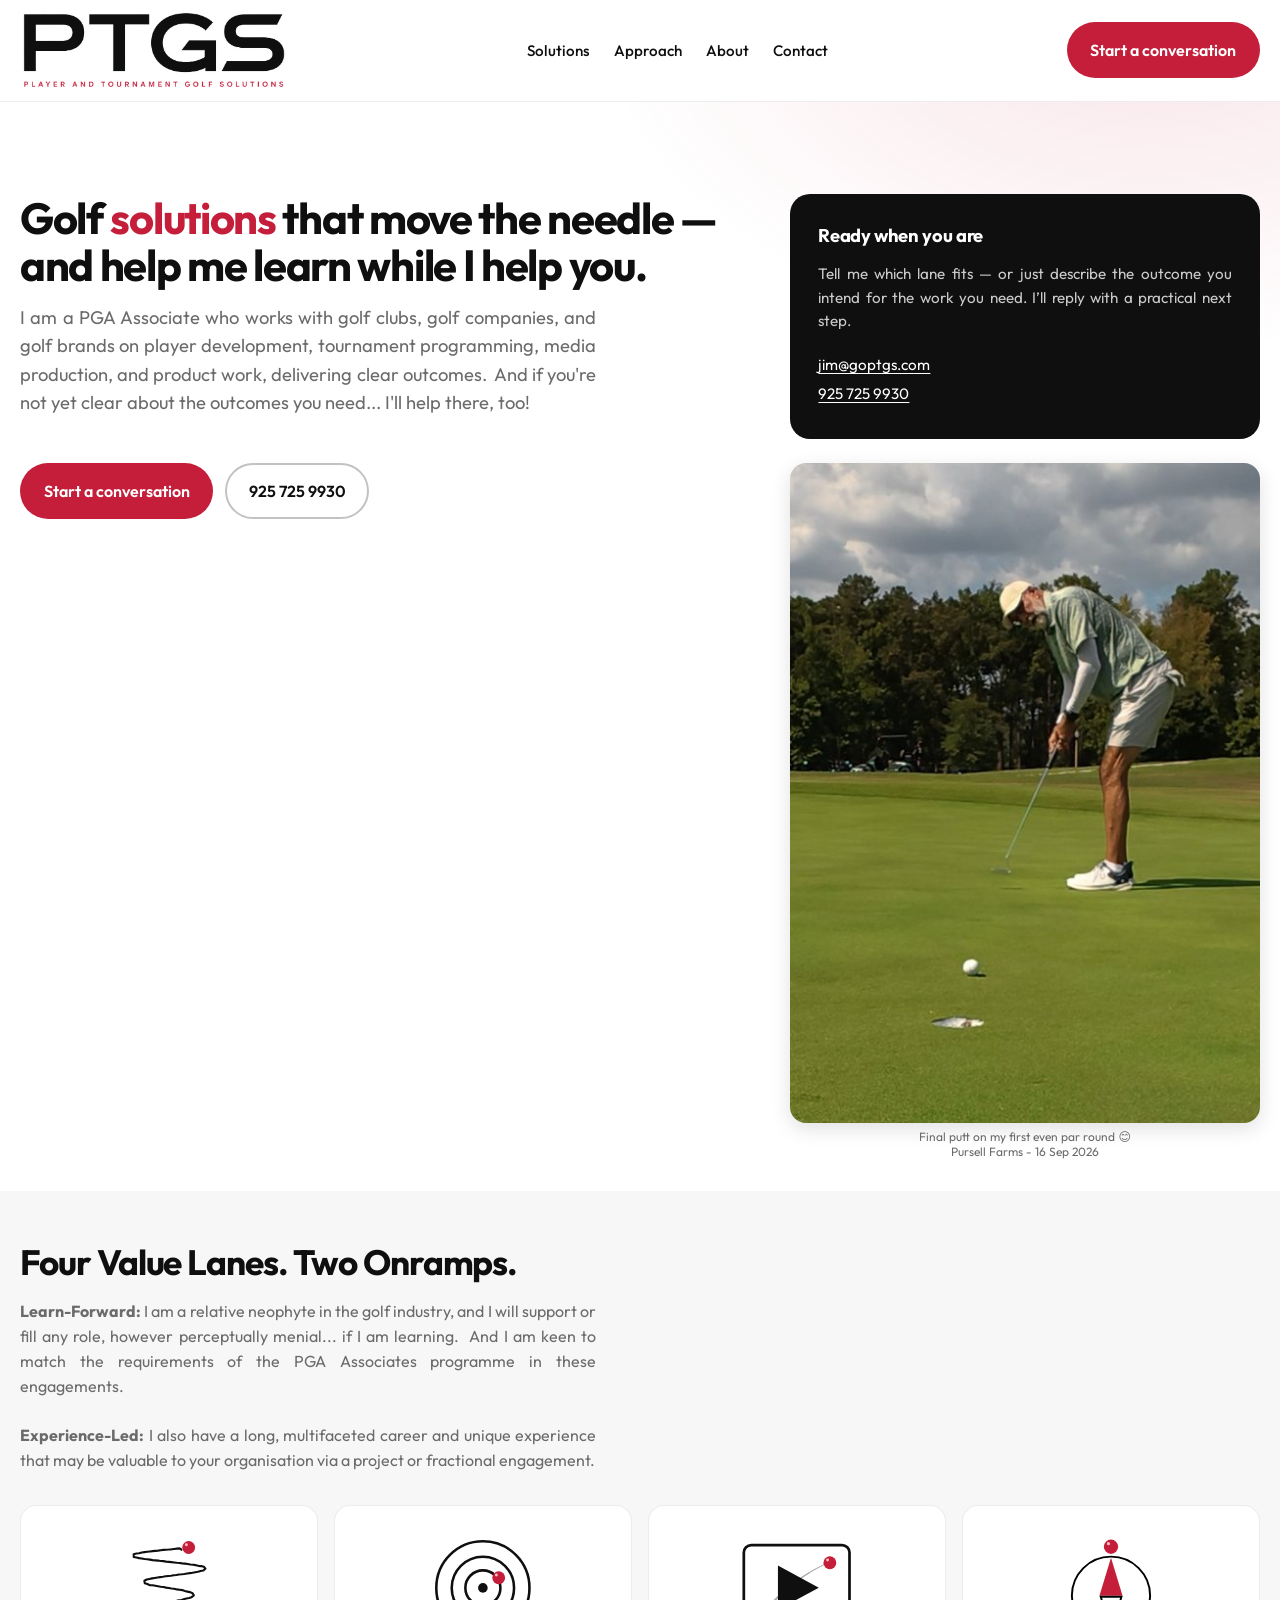
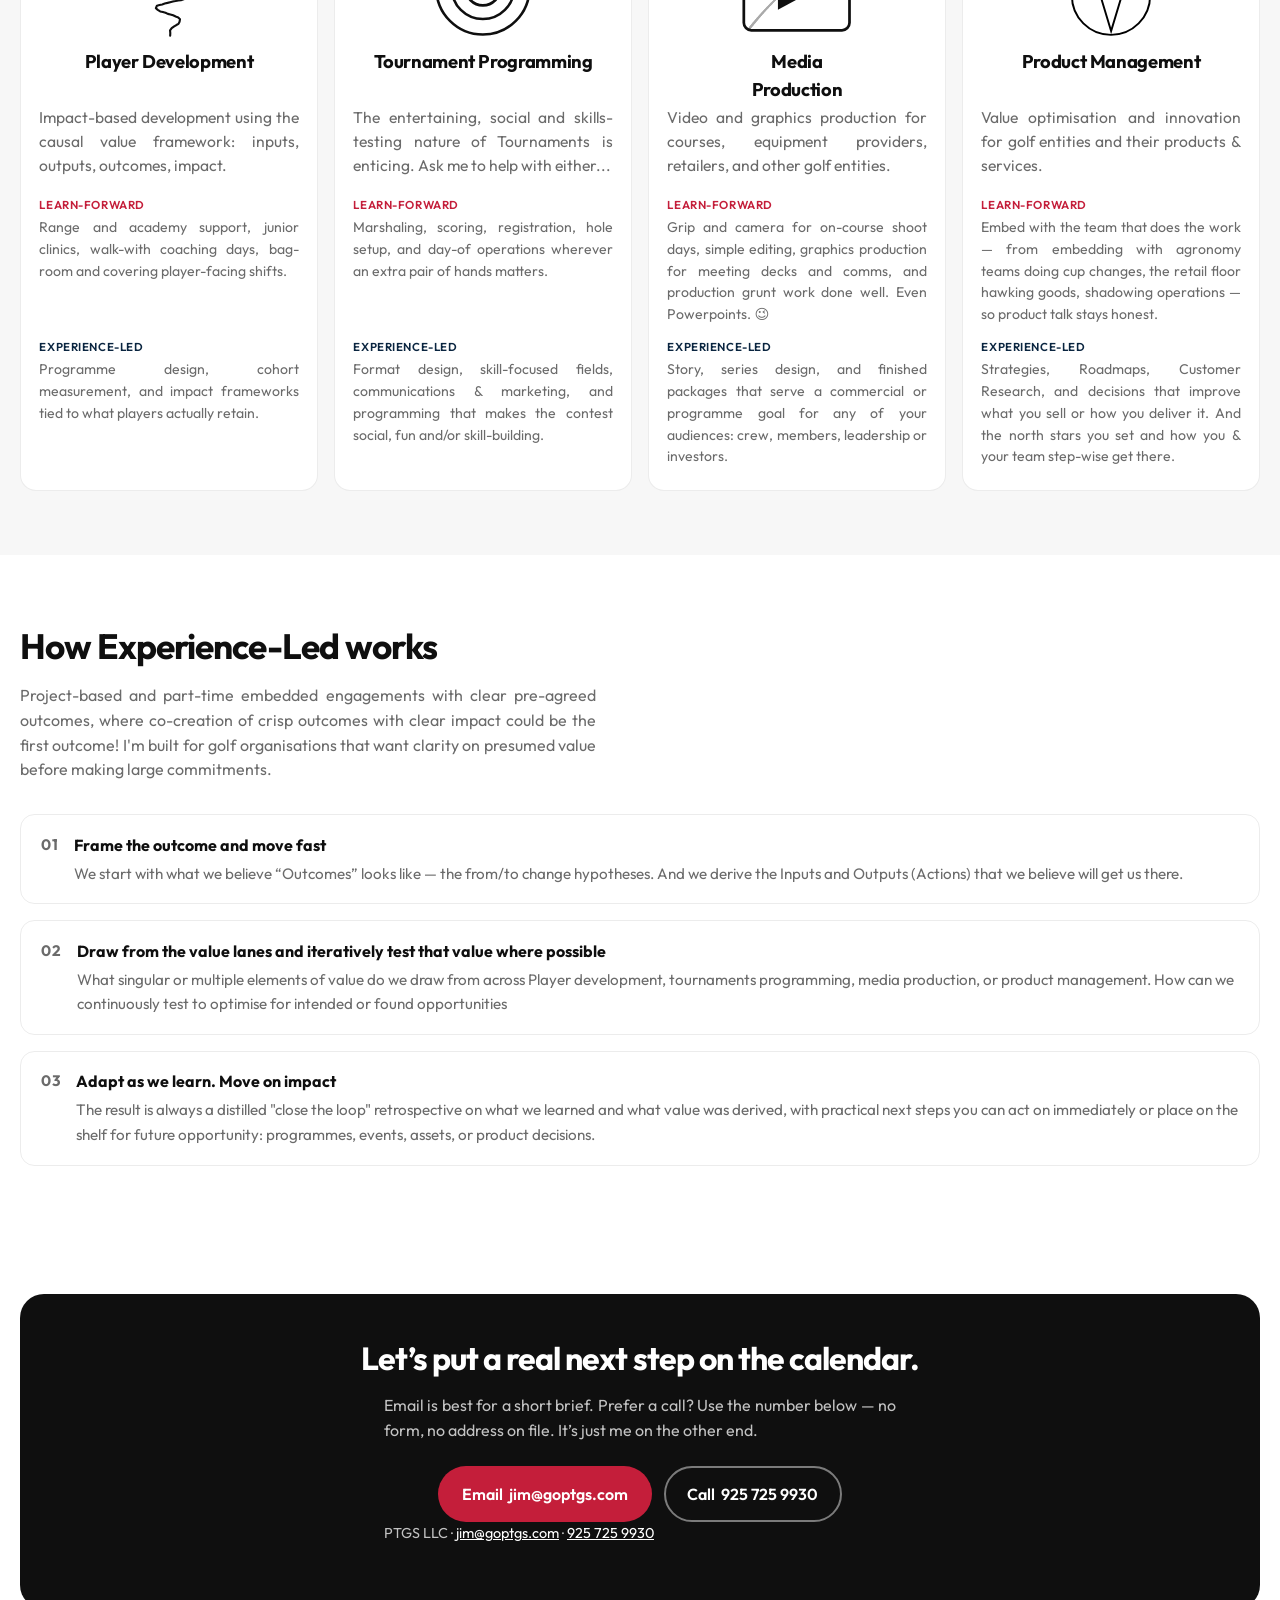
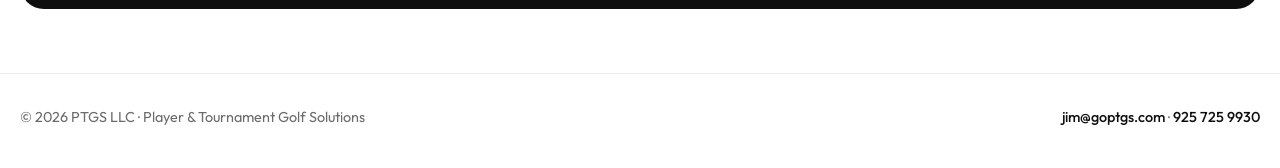
==== commit c8076ba2: "Putt photo: use Jim's own cropped image" ====
--- a/index.html
+++ b/index.html
@@ -48,7 +48,7 @@
             <a class="btn btn-secondary" data-tel="" href="tel:+19257259930"><span data-phone-text="">925 725 9930</span></a>
           </div>
         <figure class="photo photo-portrait hero-photo">
-            <a class="photo-link" href="assets/first-even-par-putt.jpg" data-lightbox="" aria-label="Enlarge photo"><img src="assets/first-even-par-putt-sm.jpg" srcset="assets/first-even-par-putt-sm.jpg 480w, assets/first-even-par-putt.jpg 709w" sizes="(min-width: 720px) 34vw, 100vw" width="480" height="674" alt="Jim putting on the final green at Pursell Farms, ball rolling towards the hole" loading="lazy" decoding="async"></a>
+            <a class="photo-link" href="assets/first-even-par-putt.jpg?v=3" data-lightbox="" aria-label="Enlarge photo"><img src="assets/first-even-par-putt-sm.jpg?v=3" srcset="assets/first-even-par-putt-sm.jpg?v=3 480w, assets/first-even-par-putt.jpg?v=3 709w" sizes="(min-width: 720px) 34vw, 100vw" width="480" height="674" alt="Jim putting on the final green at Pursell Farms, ball rolling towards the hole" loading="lazy" decoding="async"></a>
             <figcaption>Final putt on my first even par round 😊<br>Pursell Farms - 16 Sep 2026</figcaption>
           </figure>
       </div>
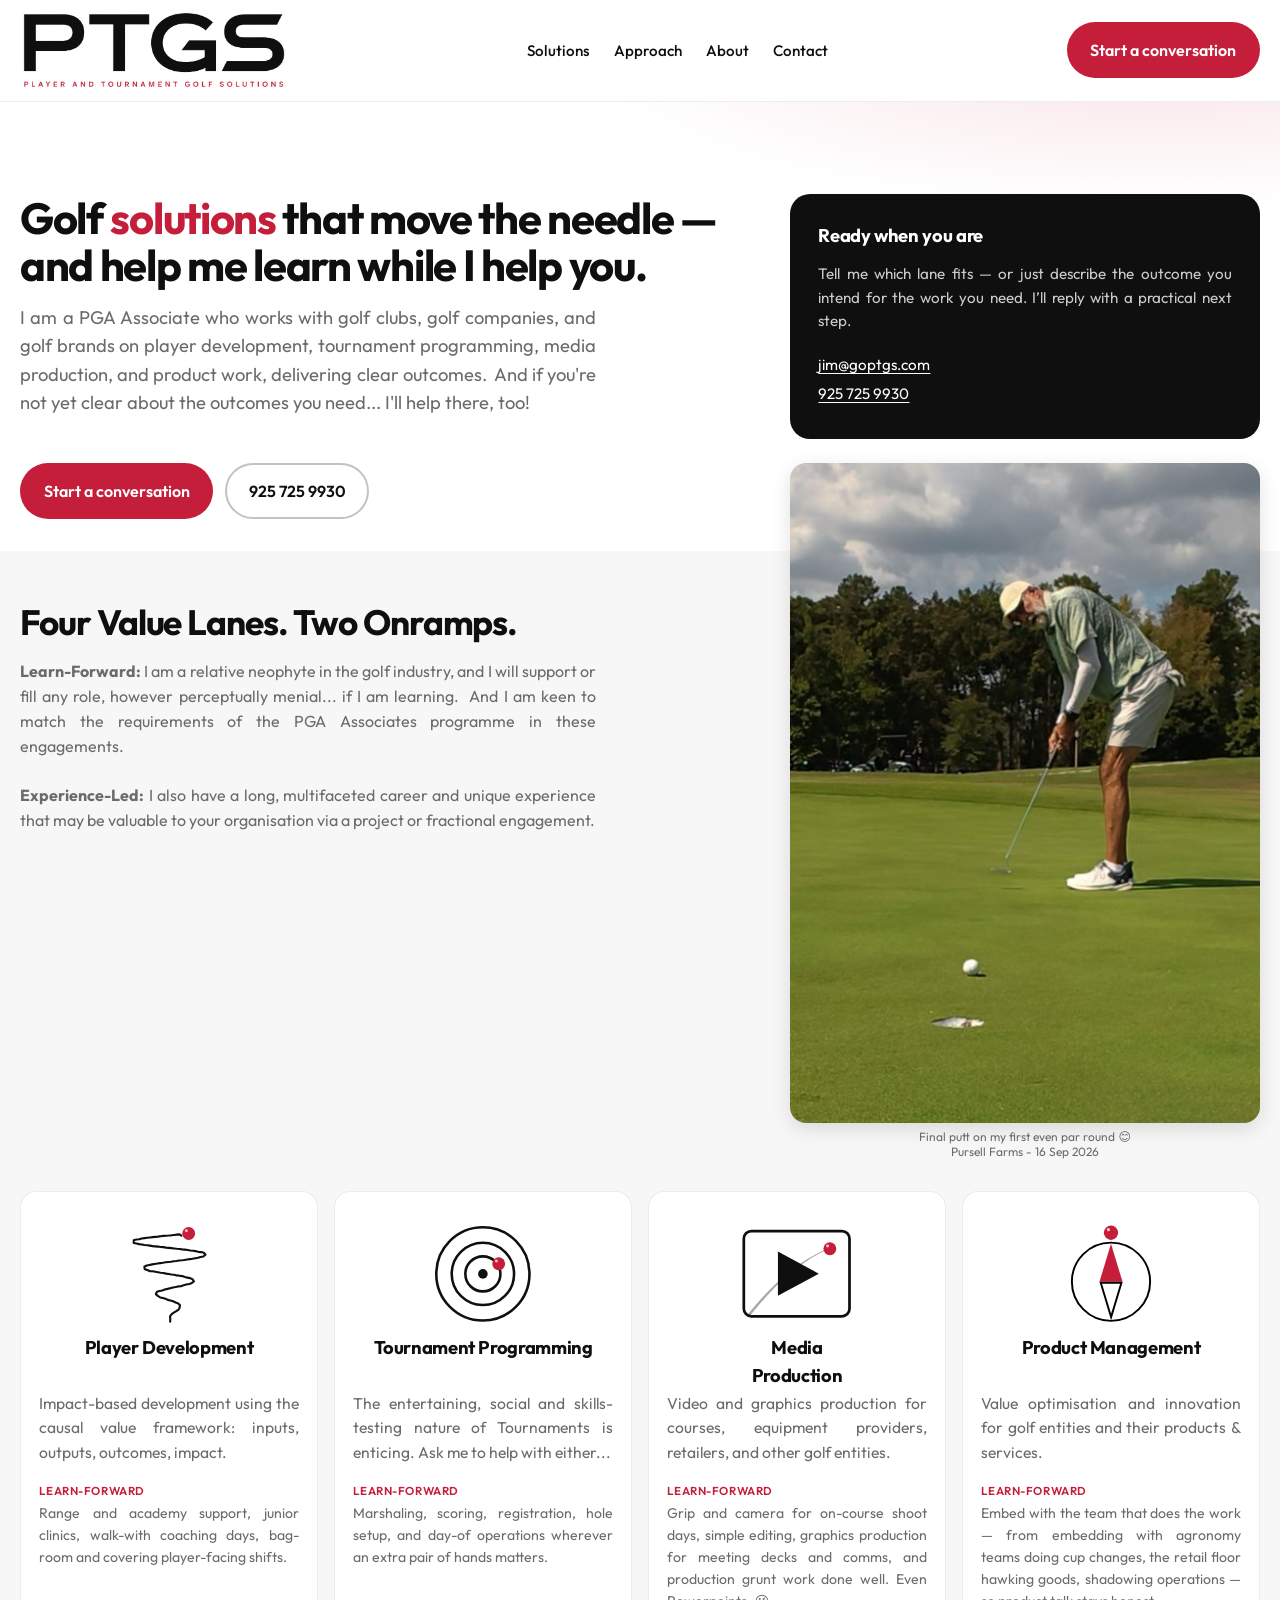
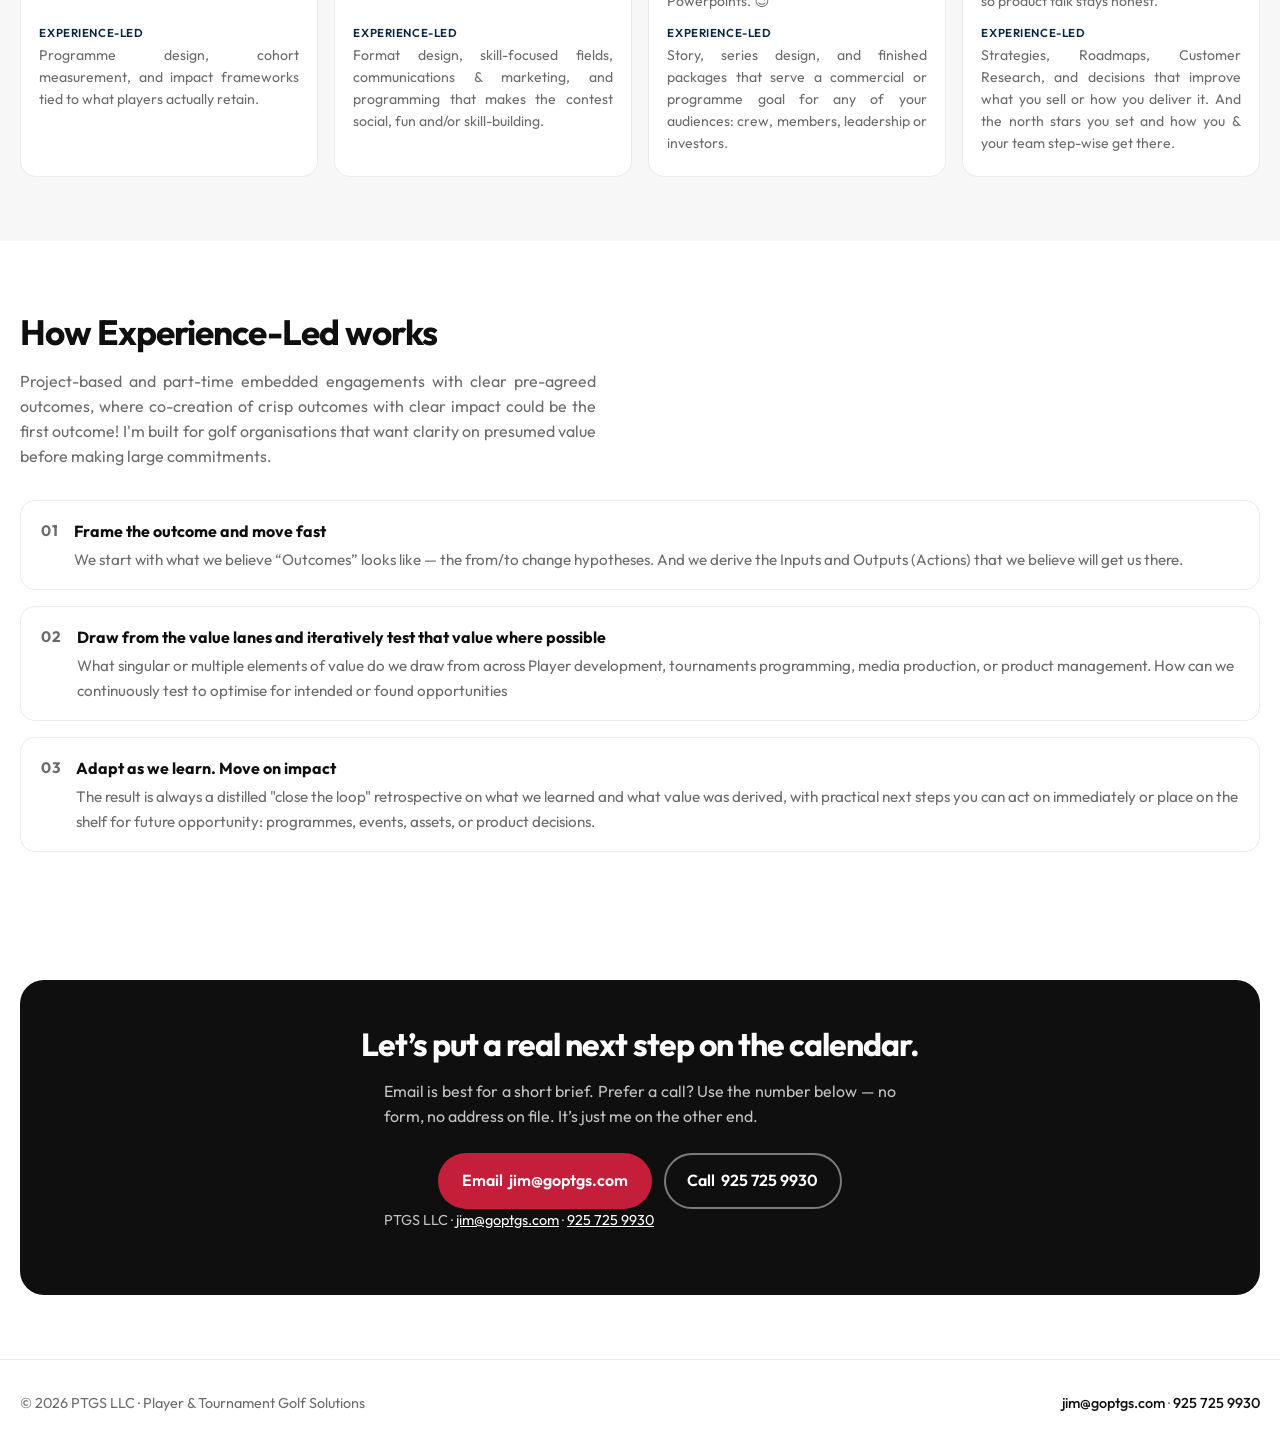
==== commit 9ec294a5: "Home: putt photo beside lanes heading, top aligned with hero buttons" ====
--- a/index.html
+++ b/index.html
@@ -9,7 +9,7 @@
   <link rel="preconnect" href="https://fonts.googleapis.com" />
   <link rel="preconnect" href="https://fonts.gstatic.com" crossorigin />
   <link href="https://fonts.googleapis.com/css2?family=Outfit:wght@400;500;600;700&display=swap" rel="stylesheet" />
-  <link rel="stylesheet" href="css/styles.css?v=28" />
+  <link rel="stylesheet" href="css/styles.css?v=29" />
 </head>
 <body data-page="home">
   <header class="site-header">
@@ -47,18 +47,21 @@
             <a class="btn btn-primary" data-mailto="" data-contact-open="" href="mailto:jim@goptgs.com?subject=PTGS%20enquiry">Start a conversation</a>
             <a class="btn btn-secondary" data-tel="" href="tel:+19257259930"><span data-phone-text="">925 725 9930</span></a>
           </div>
-        <figure class="photo photo-portrait hero-photo">
-            <a class="photo-link" href="assets/first-even-par-putt.jpg?v=3" data-lightbox="" aria-label="Enlarge photo"><img src="assets/first-even-par-putt-sm.jpg?v=3" srcset="assets/first-even-par-putt-sm.jpg?v=3 480w, assets/first-even-par-putt.jpg?v=3 709w" sizes="(min-width: 720px) 34vw, 100vw" width="480" height="674" alt="Jim putting on the final green at Pursell Farms, ball rolling towards the hole" loading="lazy" decoding="async"></a>
-            <figcaption>Final putt on my first even par round 😊<br>Pursell Farms - 16 Sep 2026</figcaption>
-          </figure>
+
       </div>
     </section>
 
     <section class="planks" id="solutions" data-editable="source" data-path="/index.html" data-key="home-2">
       <div class="container">
+        <div class="lanes-top">
           <div class="section-head">
           <h2 data-copy="lanes-heading">Four Value Lanes. Two Onramps.</h2>
           <p data-copy="lanes-intro" style="white-space: pre-wrap;"><strong>Learn-Forward:</strong> I am a relative neophyte in the golf industry, and I will support or fill any role, however perceptually menial... if I am learning.  And I am keen to match the requirements of the PGA Associates programme in these engagements.<br><br><strong>Experience-Led:</strong> I also have a long, multifaceted career and unique experience that may be valuable to your organisation via a project or fractional engagement.</p>
+        </div>
+          <figure class="photo photo-portrait lanes-photo">
+            <a class="photo-link" href="assets/first-even-par-putt.jpg?v=3" data-lightbox="" aria-label="Enlarge photo"><img src="assets/first-even-par-putt-sm.jpg?v=3" srcset="assets/first-even-par-putt-sm.jpg?v=3 480w, assets/first-even-par-putt.jpg?v=3 709w" sizes="(min-width: 720px) 34vw, 100vw" width="480" height="674" alt="Jim putting on the final green at Pursell Farms, ball rolling towards the hole" loading="lazy" decoding="async"></a>
+            <figcaption>Final putt on my first even par round 😊<br>Pursell Farms - 16 Sep 2026</figcaption>
+          </figure>
         </div>
 
         <div class="plank-grid" data-lanes=""><article class="plank"><div class="plank-icon" aria-hidden="true"><img src="assets/icons/player.svg?v=24" alt="" width="120" height="120" decoding="async"></div><h3>Player Development</h3><p class="plank-blurb">Impact-based development using the causal value framework: inputs, outputs, outcomes, impact.</p><ul class="plank-ex"><li><span class="lane">Learn-forward</span><span class="ex">Range and academy support, junior clinics, walk-with coaching days, bag-room and covering player-facing shifts.</span></li><li><span class="lane exp">Experience-led</span><span class="ex">Programme design, cohort measurement, and impact frameworks tied to what players actually retain.</span></li></ul></article><article class="plank"><div class="plank-icon" aria-hidden="true"><img src="assets/icons/tournaments.svg?v=24" alt="" width="120" height="120" decoding="async"></div><h3>Tournament Programming</h3><p class="plank-blurb">The entertaining, social and skills-testing nature of Tournaments is enticing. Ask me to help with either...</p><ul class="plank-ex"><li><span class="lane">Learn-forward</span><span class="ex">Marshaling, scoring, registration, hole setup, and day-of operations wherever an extra pair of hands matters.</span></li><li><span class="lane exp">Experience-led</span><span class="ex">Format design, skill-focused fields, communications &amp; marketing, and programming that makes the contest social, fun and/or skill-building.</span></li></ul></article><article class="plank"><div class="plank-icon" aria-hidden="true"><img src="assets/icons/media.svg?v=24" alt="" width="120" height="120" decoding="async"></div><h3>Media <br>Production</h3><p class="plank-blurb">Video and graphics production for courses, equipment providers, retailers, and other golf entities.</p><ul class="plank-ex"><li><span class="lane">Learn-forward</span><span class="ex">Grip and camera for on-course shoot days, simple editing, graphics production for meeting decks and comms, and production grunt work done well. Even Powerpoints. 😉</span></li><li><span class="lane exp">Experience-led</span><span class="ex">Story, series design, and finished packages that serve a commercial or programme goal for any of your audiences: crew, members, leadership or investors.</span></li></ul></article><article class="plank"><div class="plank-icon" aria-hidden="true"><img src="assets/icons/product.svg?v=24" alt="" width="120" height="120" decoding="async"></div><h3>Product Management</h3><p class="plank-blurb">Value optimisation and innovation for golf entities and their products &amp; services.</p><ul class="plank-ex"><li><span class="lane">Learn-forward</span><span class="ex">Embed with the team that does the work — from embedding with agronomy teams doing cup changes, the retail floor hawking goods, shadowing operations — so product talk stays honest.</span></li><li><span class="lane exp">Experience-led</span><span class="ex">Strategies, Roadmaps, Customer Research, and decisions that improve what you sell or how you deliver it. And the north stars you set and how you &amp; your team step-wise get there.</span></li></ul></article></div>
@@ -126,6 +129,6 @@
     </div>
   </div>
 
-  <script src="js/site.js?v=25"></script>
+  <script src="js/site.js?v=29"></script>
 </body>
 </html>
--- a/css/styles.css
+++ b/css/styles.css
@@ -556,10 +556,11 @@
 @media (max-width: 480px) { .photo-float { width: 42%; margin-left: 1rem; } }
 
 /* Hero: buttons + putt photo share row 2 so their tops align */
-.hero-grid { grid-template-areas: "main" "btns" "aside" "photo"; row-gap: 1.5rem; }
-.hero-main { grid-area: main; } .hero-btns { grid-area: btns; } .hero-aside { grid-area: aside; } .hero-photo { grid-area: photo; }
+.hero-grid { grid-template-areas: "main" "btns" "aside"; row-gap: 1.5rem; }
+.hero-main { grid-area: main; } .hero-btns { grid-area: btns; } .hero-aside { grid-area: aside; } 
 .hero-main .hero-lead { margin-bottom: 0; }
 .hero-btns { align-self: start; }
 @media (min-width: 720px) {
-  .hero-grid { grid-template-areas: "main aside" "btns photo"; }
-}
+  .hero-grid { grid-template-areas: "main aside" "btns ."; }
+}
+.lanes-photo { position: relative; z-index: 2; }
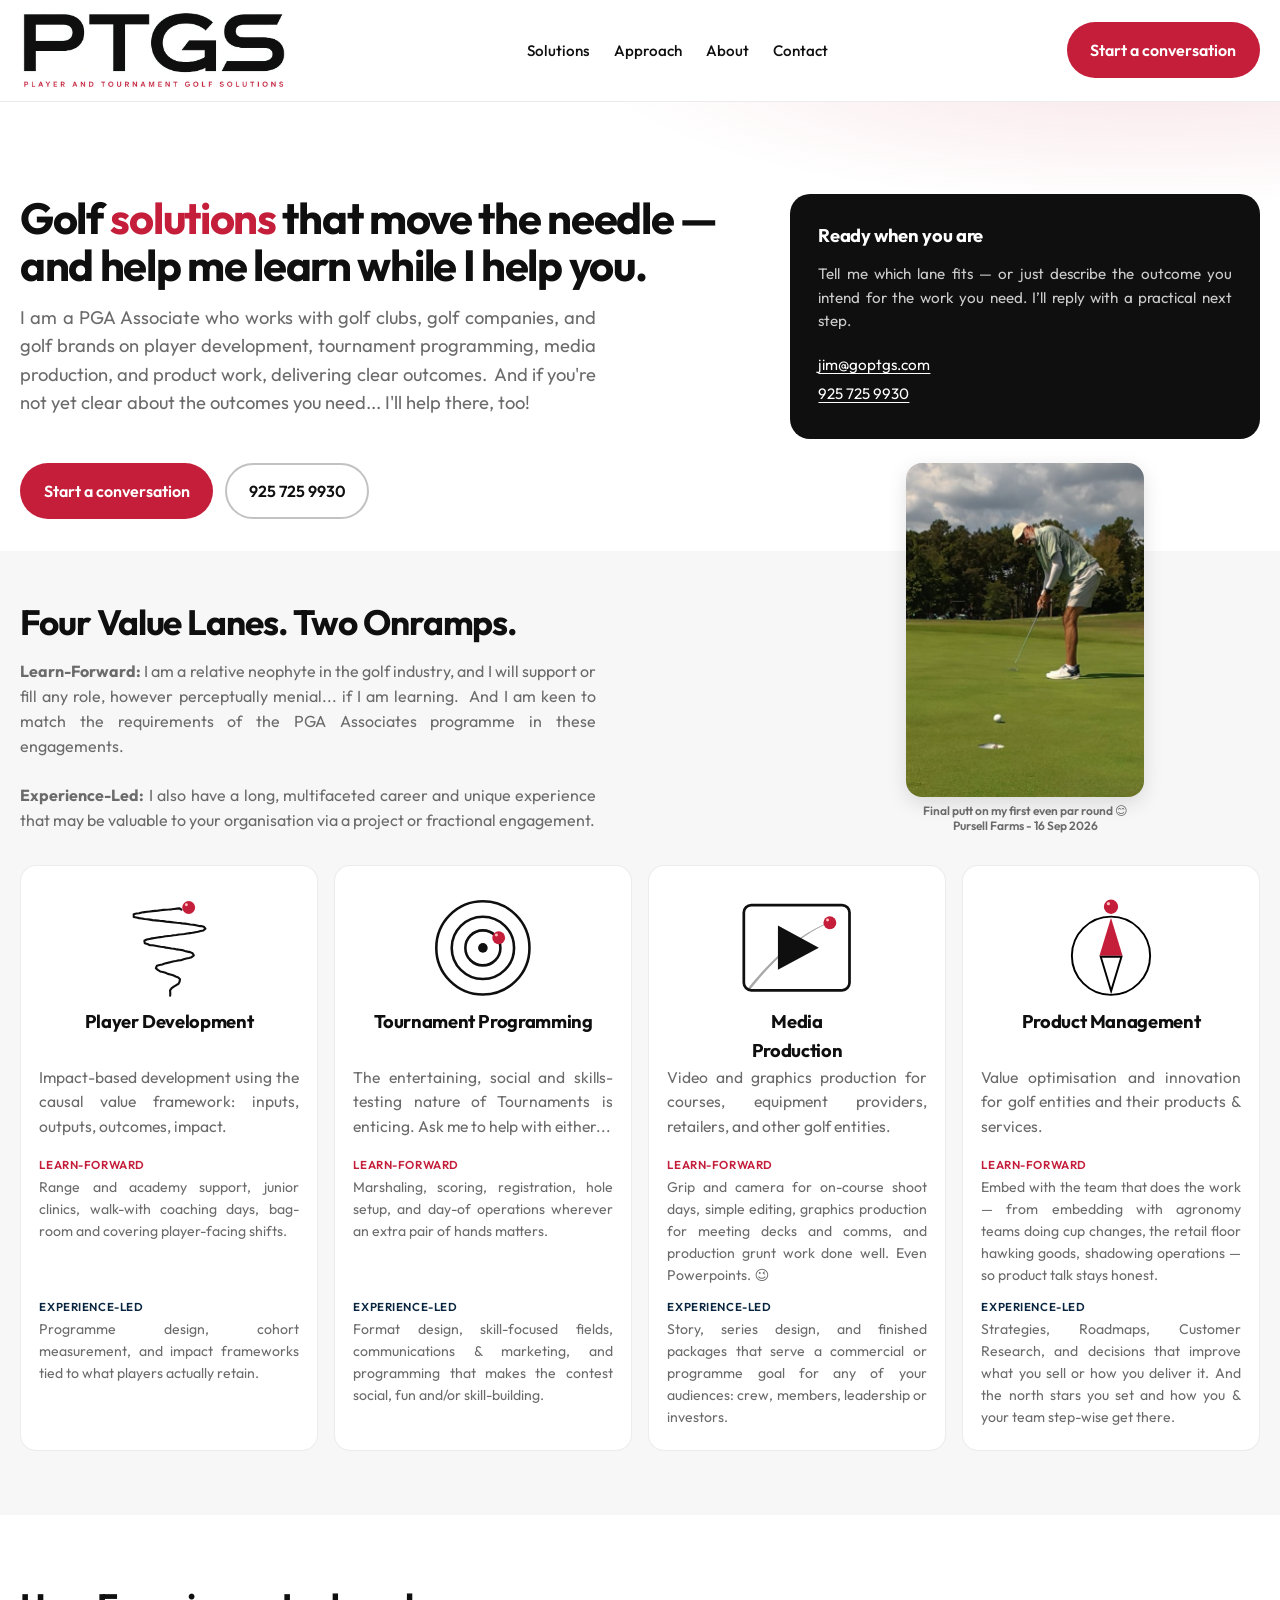
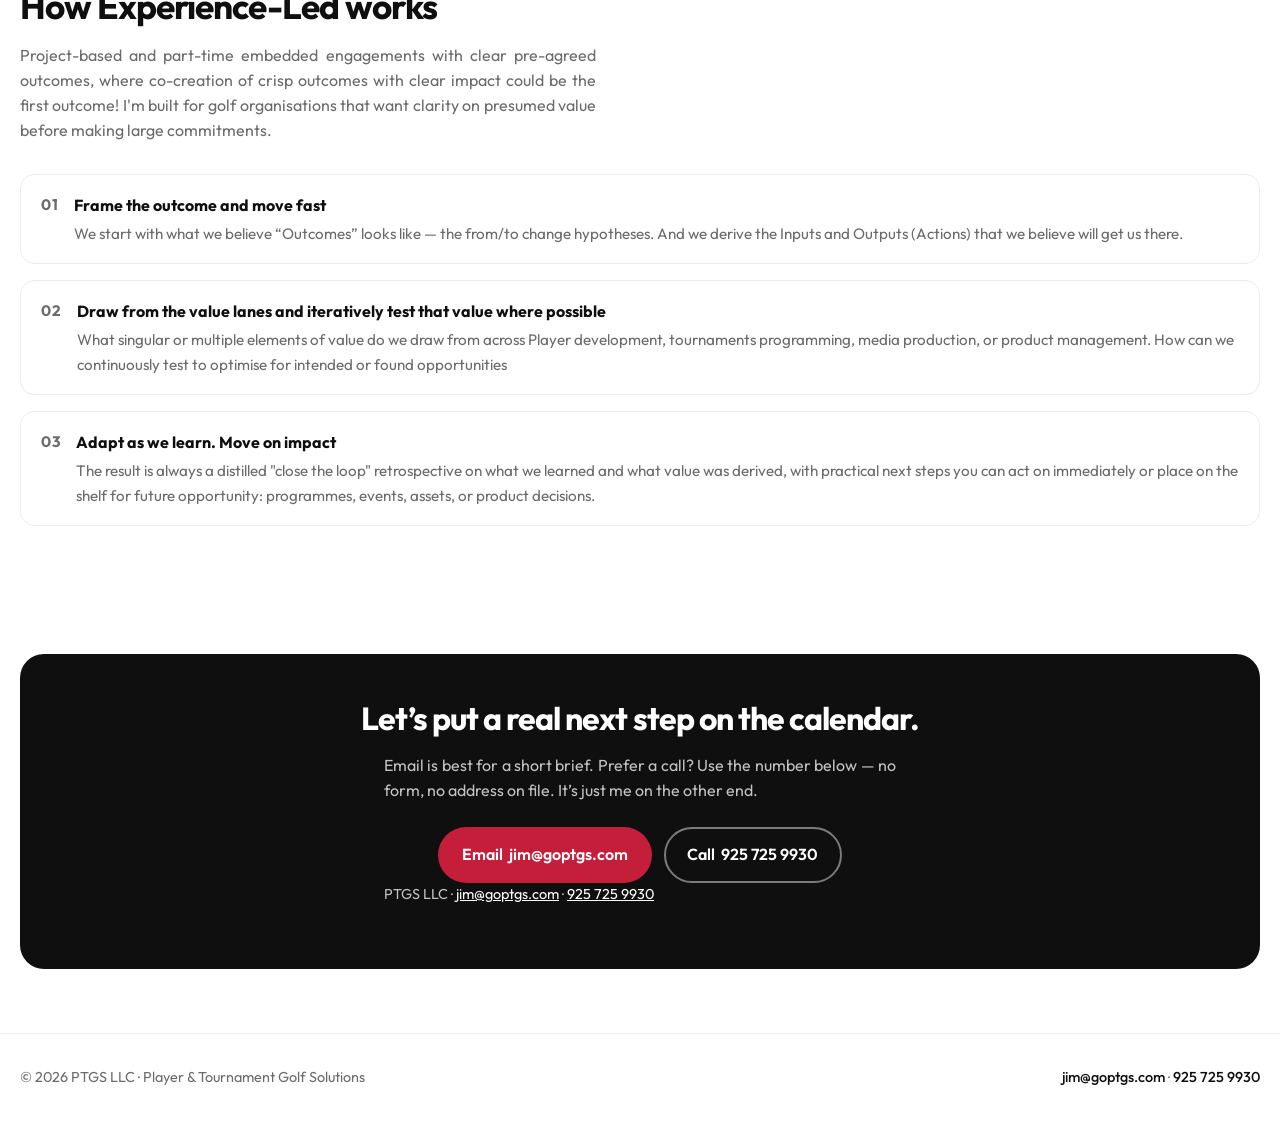
==== commit d7329ce2: "Home: scale putt photo to fit beside lanes intro, centred; bolder caption" ====
--- a/index.html
+++ b/index.html
@@ -9,7 +9,7 @@
   <link rel="preconnect" href="https://fonts.googleapis.com" />
   <link rel="preconnect" href="https://fonts.gstatic.com" crossorigin />
   <link href="https://fonts.googleapis.com/css2?family=Outfit:wght@400;500;600;700&display=swap" rel="stylesheet" />
-  <link rel="stylesheet" href="css/styles.css?v=29" />
+  <link rel="stylesheet" href="css/styles.css?v=30" />
 </head>
 <body data-page="home">
   <header class="site-header">
@@ -129,6 +129,6 @@
     </div>
   </div>
 
-  <script src="js/site.js?v=29"></script>
+  <script src="js/site.js?v=30"></script>
 </body>
 </html>
--- a/css/styles.css
+++ b/css/styles.css
@@ -564,3 +564,5 @@
   .hero-grid { grid-template-areas: "main aside" "btns ."; }
 }
 .lanes-photo { position: relative; z-index: 2; }
+.lanes-photo { justify-self: center; max-width: 100%; }
+.photo figcaption { font-weight: 600; }
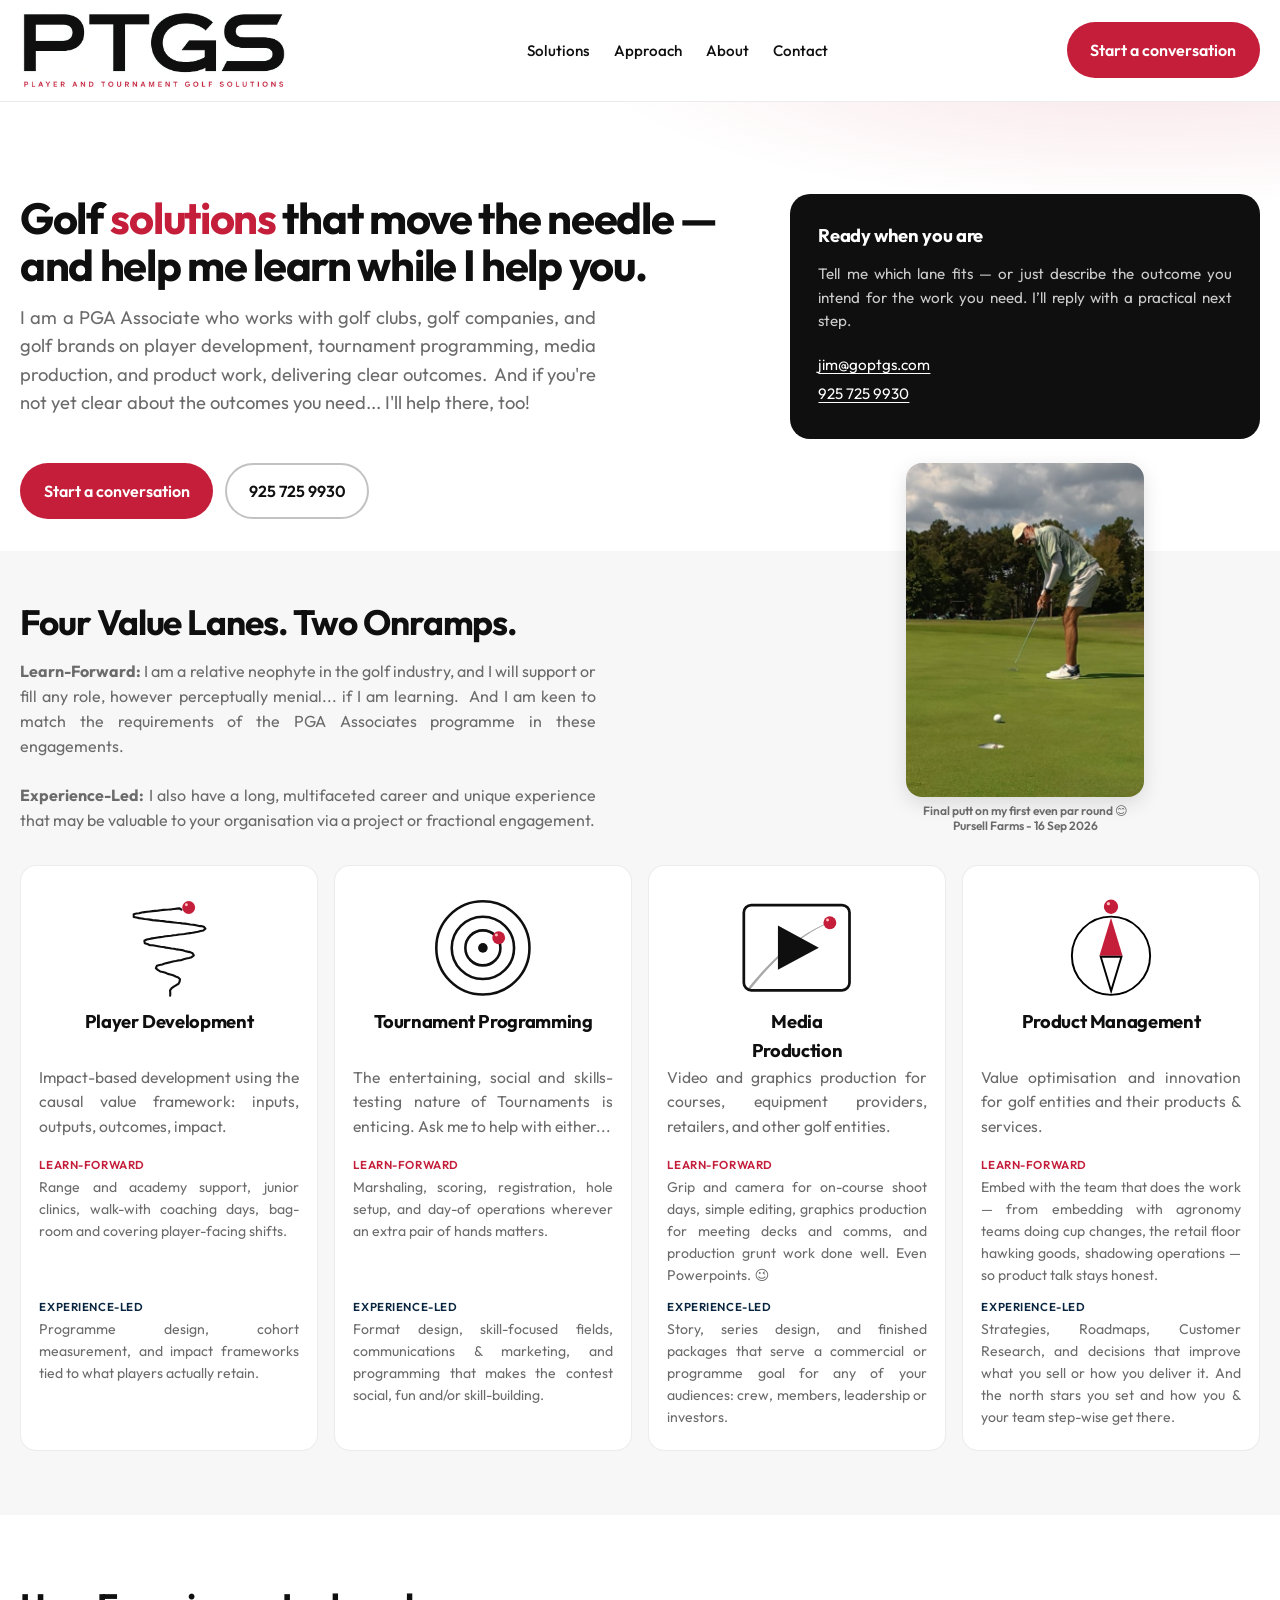
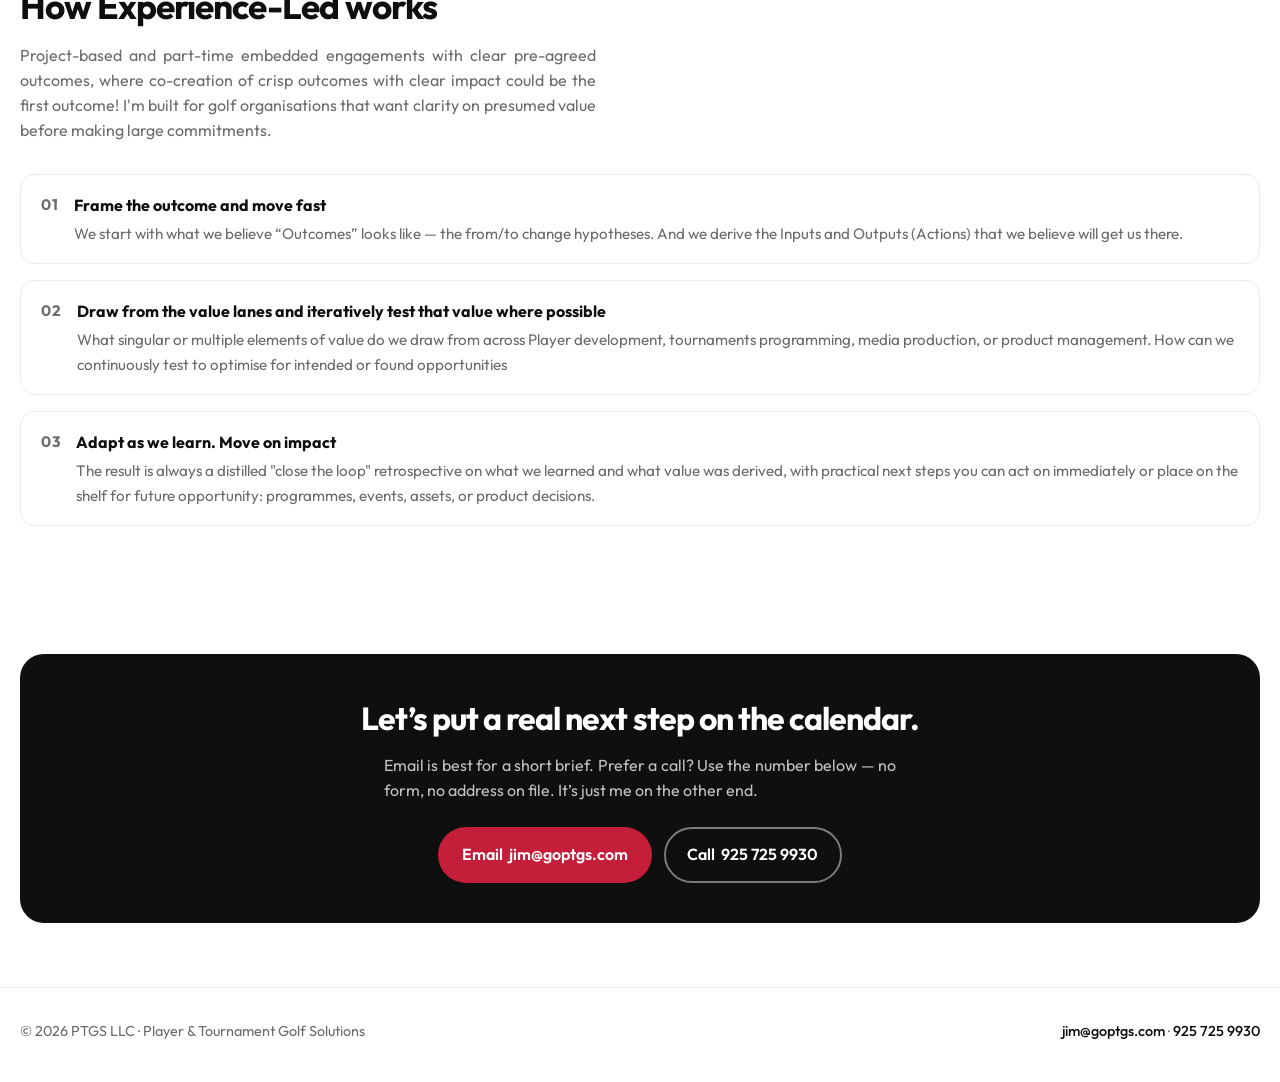
==== commit 142ba588: "Remove PTGS LLC contact line from bottom CTA box" ====
--- a/index.html
+++ b/index.html
@@ -87,7 +87,6 @@
             <a class="btn btn-primary" data-mailto="" href="mailto:jim@goptgs.com?subject=PTGS%20enquiry">Email <span data-email-text="">jim@goptgs.com</span></a>
             <a class="btn btn-secondary btn-on-dark" data-tel="" href="tel:+19257259930">Call <span data-phone-text="">925 725 9930</span></a>
           </div>
-          <p class="cta-meta">PTGS LLC · <a data-mailto="" data-email-text="" href="mailto:jim@goptgs.com?subject=PTGS%20enquiry">jim@goptgs.com</a> · <a data-tel="" data-phone-text="" href="tel:+19257259930">925 725 9930</a></p>
         </div>
       </div>
     </section>
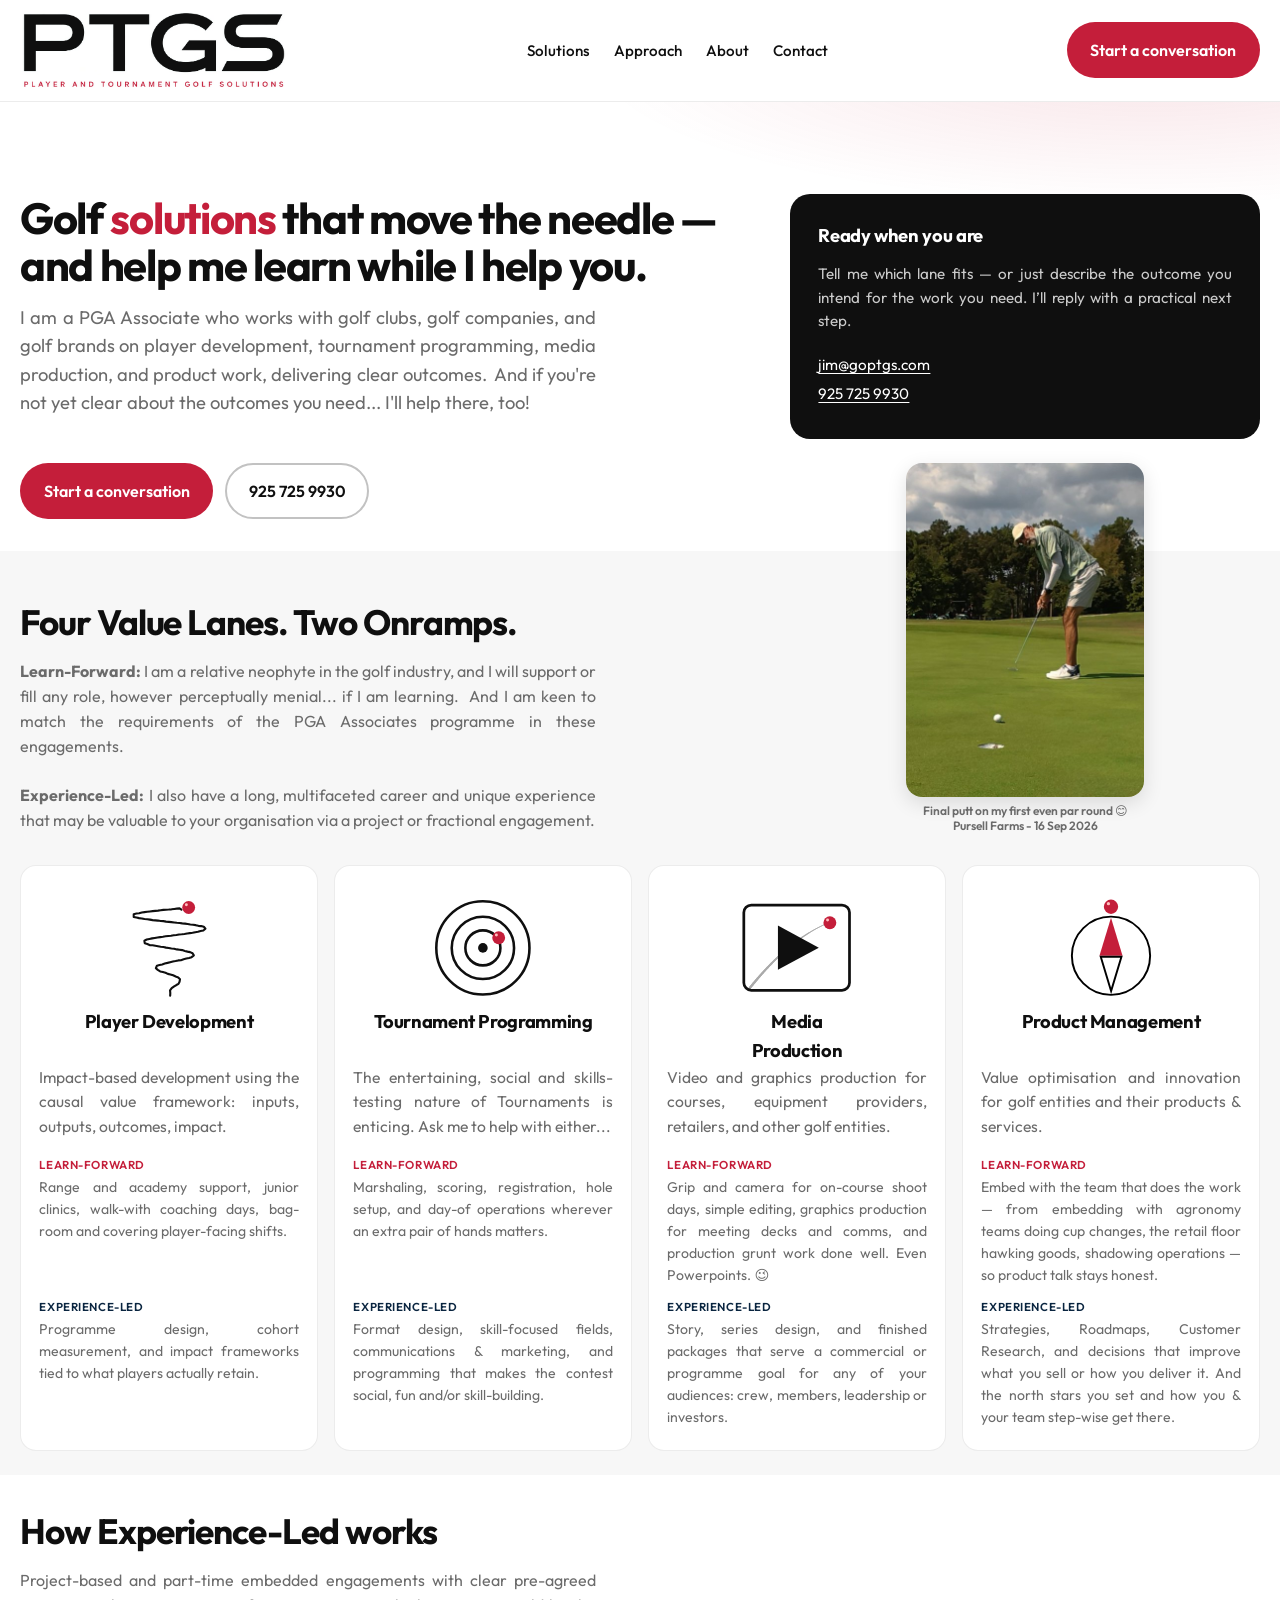
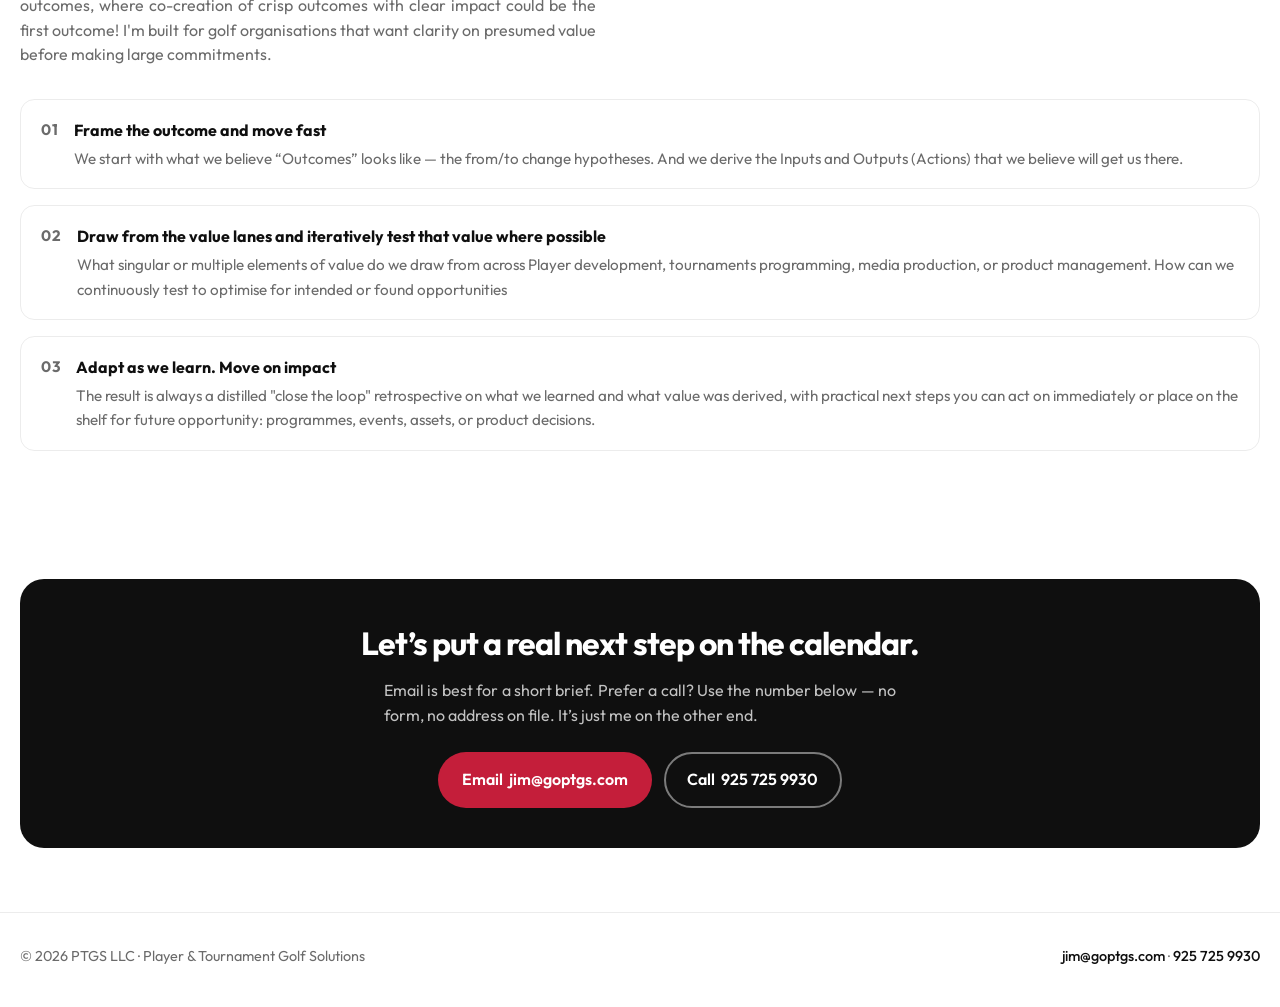
==== commit 1e21eab3: "Halve gap between value lanes and How Experience-Led works" ====
--- a/index.html
+++ b/index.html
@@ -9,7 +9,7 @@
   <link rel="preconnect" href="https://fonts.googleapis.com" />
   <link rel="preconnect" href="https://fonts.gstatic.com" crossorigin />
   <link href="https://fonts.googleapis.com/css2?family=Outfit:wght@400;500;600;700&display=swap" rel="stylesheet" />
-  <link rel="stylesheet" href="css/styles.css?v=30" />
+  <link rel="stylesheet" href="css/styles.css?v=31" />
 </head>
 <body data-page="home">
   <header class="site-header">
--- a/css/styles.css
+++ b/css/styles.css
@@ -566,3 +566,7 @@
 .lanes-photo { position: relative; z-index: 2; }
 .lanes-photo { justify-self: center; max-width: 100%; }
 .photo figcaption { font-weight: 600; }
+
+/* Tighter gap: value lanes -> How Experience-Led works */
+.planks { padding-bottom: 1.5rem; }
+#approach { padding-top: 1.8rem; }
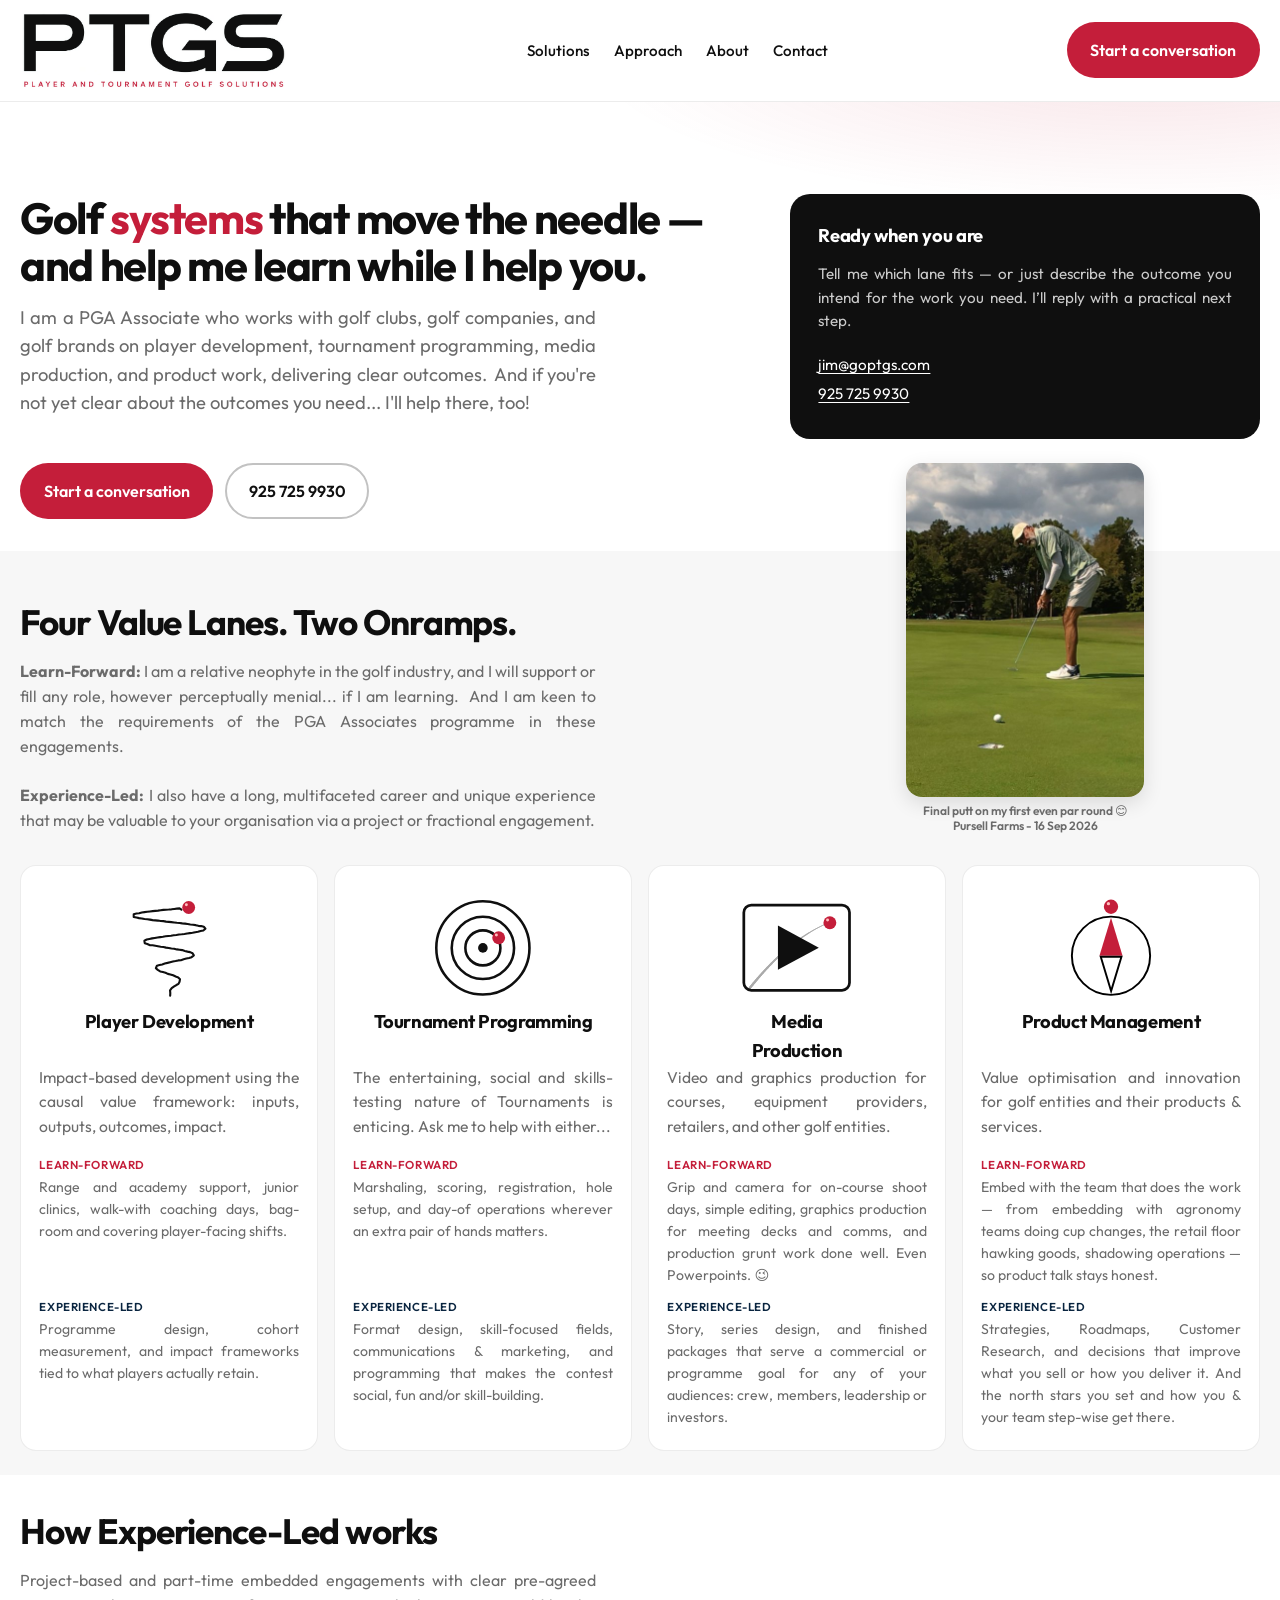
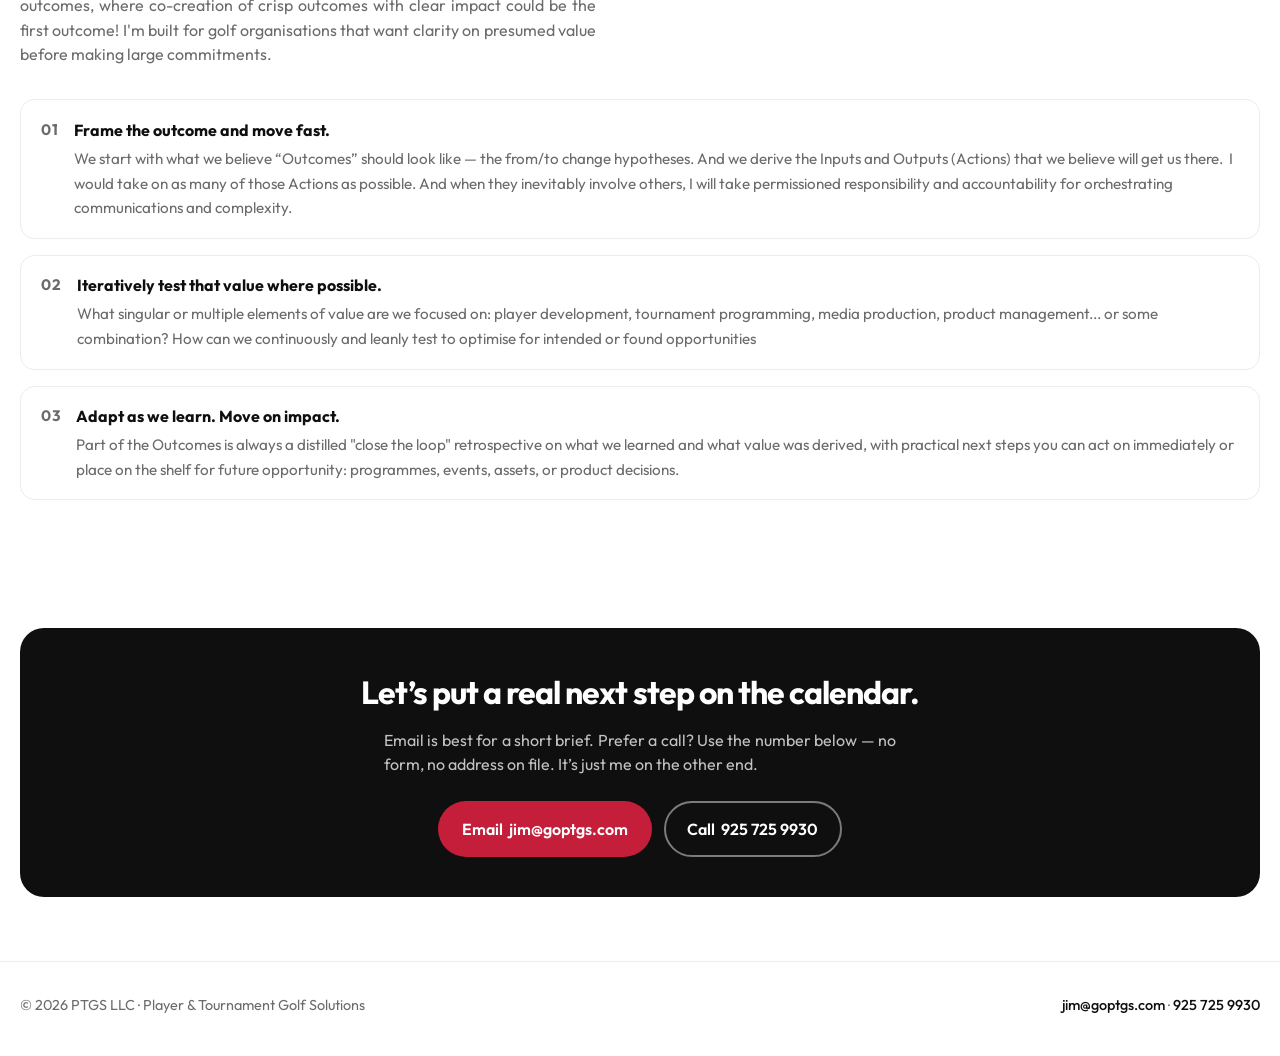
==== commit adab74a0: "Edit index.html via visual editor" ====
--- a/index.html
+++ b/index.html
@@ -33,7 +33,7 @@
       <div class="container hero-grid">
         <div class="hero-main">
           <p class="eyebrow" data-copy="eyebrow"></p>
-          <h1 data-copy="headline">Golf <span class="s-rotate" aria-live="polite"><span class="s-word">solutions</span></span> that move the needle — and help me learn while I help you.</h1>
+          <h1 data-copy="headline">Golf <span class="s-rotate" aria-live="polite"><span class="s-word">systems</span></span> that move the needle — and help me learn while I help you.</h1>
           <p class="hero-lead" data-copy="lead" style="white-space: pre-wrap;">I am a PGA Associate who works with golf clubs, golf companies, and golf brands on player development, tournament programming, media production, and product work, delivering clear outcomes.  And if you're not yet clear about the outcomes you need... I'll help there, too!</p>
 
         </div>
@@ -58,7 +58,7 @@
           <h2 data-copy="lanes-heading">Four Value Lanes. Two Onramps.</h2>
           <p data-copy="lanes-intro" style="white-space: pre-wrap;"><strong>Learn-Forward:</strong> I am a relative neophyte in the golf industry, and I will support or fill any role, however perceptually menial... if I am learning.  And I am keen to match the requirements of the PGA Associates programme in these engagements.<br><br><strong>Experience-Led:</strong> I also have a long, multifaceted career and unique experience that may be valuable to your organisation via a project or fractional engagement.</p>
         </div>
-          <figure class="photo photo-portrait lanes-photo">
+          <figure class="photo photo-portrait lanes-photo" style="width: 296.974px; margin-top: -164px;">
             <a class="photo-link" href="assets/first-even-par-putt.jpg?v=3" data-lightbox="" aria-label="Enlarge photo"><img src="assets/first-even-par-putt-sm.jpg?v=3" srcset="assets/first-even-par-putt-sm.jpg?v=3 480w, assets/first-even-par-putt.jpg?v=3 709w" sizes="(min-width: 720px) 34vw, 100vw" width="480" height="674" alt="Jim putting on the final green at Pursell Farms, ball rolling towards the hole" loading="lazy" decoding="async"></a>
             <figcaption>Final putt on my first even par round 😊<br>Pursell Farms - 16 Sep 2026</figcaption>
           </figure>
@@ -74,7 +74,7 @@
           <h2 data-copy="approach-heading">How Experience-Led works</h2>
           <p data-copy="approach-intro" style="white-space: pre-wrap;">Project-based and part-time embedded engagements with clear pre-agreed outcomes, where co-creation of crisp outcomes with clear impact could be the first outcome! I'm built for golf organisations that want clarity on presumed value before making large commitments.</p>
         </div>
-        <ol class="approach-list" data-approach=""><li><span class="step">01</span><div><strong>Frame the outcome and move fast</strong><span>We start with what we believe “Outcomes” looks like — the from/to change hypotheses. And we derive the Inputs and Outputs (Actions) that we believe will get us there.</span></div></li><li><span class="step">02</span><div><strong>Draw from the value lanes and iteratively test that value where possible</strong><span>What singular or multiple elements of value do we draw from across Player development, tournaments programming, media production, or product management. How can we continuously test to optimise for intended or found opportunities</span></div></li><li><span class="step">03</span><div><strong>Adapt as we learn. Move on impact</strong><span>The result is always a distilled "close the loop" retrospective on what we learned and what value was derived, with practical next steps you can act on immediately or place on the shelf for future opportunity: programmes, events, assets, or product decisions.</span></div></li></ol>
+        <ol class="approach-list" data-approach=""><li><span class="step">01</span><div><strong>Frame the outcome and move fast.</strong><span>We start with what we believe “Outcomes” should look like — the from/to change hypotheses. And we derive the Inputs and Outputs (Actions) that we believe will get us there.&nbsp; I would take on as many of those Actions as possible. And when they inevitably involve others, I will take permissioned responsibility and accountability for orchestrating communications and complexity.&nbsp;</span></div></li><li><span class="step">02</span><div><strong>Iteratively test that value where possible.</strong><span>What singular or multiple elements of value are we focused on: player development, tournament programming, media production, product management... or some combination? How can we continuously and leanly test to optimise for intended or found opportunities</span></div></li><li><span class="step">03</span><div><strong>Adapt as we learn. Move on impact.</strong><span>Part of the Outcomes is always a distilled "close the loop" retrospective on what we learned and what value was derived, with practical next steps you can act on immediately or place on the shelf for future opportunity: programmes, events, assets, or product decisions.</span></div></li></ol>
       </div>
     </section>
 
